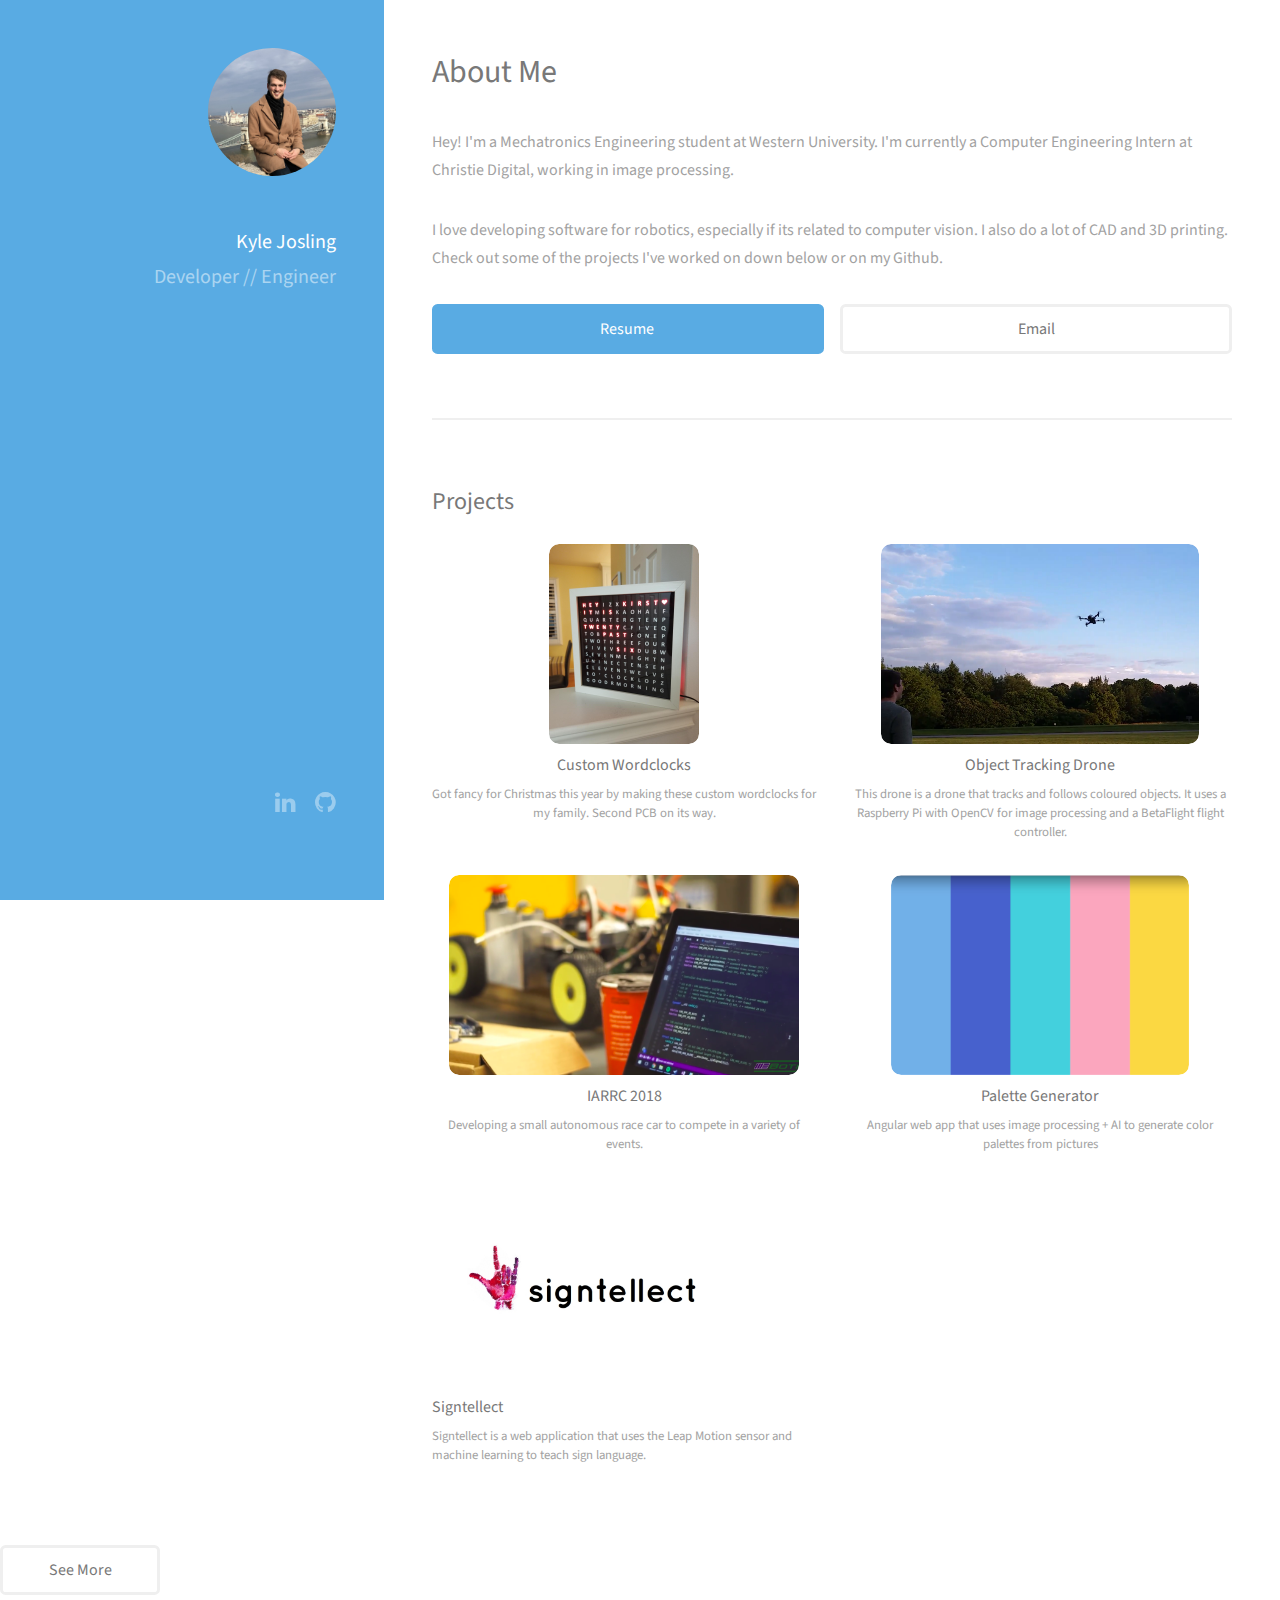
==== index.html @ 2cdf76b8 "Update" ====
﻿<!DOCTYPE HTML>
<html>
	<head>
		<title>Kyle Josling</title>
		<meta charset="utf-8" />
		<meta name="viewport" content="width=device-width, initial-scale=1" />
		<!--[if lte IE 8]><script src="assets/js/ie/html5shiv.js"></script><![endif]-->
		<link rel="stylesheet" href="assets/css/main.css" />
		<!--[if lte IE 8]><link rel="stylesheet" href="assets/css/ie8.css" /><![endif]-->
		<link rel="icon" href="favicon.ico?" type="x-icon">
	</head>
	<body id="top">
			<header id="header">
				<a href="index.html" class="image avatar"><img src="images/IMG_0350.jpg" alt="" /></a>
				<p>
				<h1>
				<strong>
					Kyle Josling
				</strong>
			</h1>
			<h1>
					Developer  //
					  Engineer
						<br>
				</h1>
			</p>
			</header>

			<div id="main">

					<section id="one">
						<header class="major">
							<h2>About Me</h2>
						</header>
						<p> Hey! I'm a Mechatronics Engineering student at Western University. I'm currently a Computer Engineering Intern at Christie Digital, working in image processing.</p>
						<p> I love developing software for robotics, especially if its related to computer vision. I also do a lot of CAD and 3D printing. Check out some of the projects I've worked on down below or on my Github.</p>
						<ul class="actions">
						</ul>
					</section>
					<ul class="actions fit">
						<li><a href="images/Resume.pdf" class="button special fit icon" target="_blank">Resume</a></li>
						<li><a href="mailto:kylejosling@gmail.com" class="button fit">Email</a></li>
					</ul>
				</hr>

				<section id="two">
						<h2>Projects</h2>

						<div class="row" align="center">
							<article class="6u 12u$(xsmall) work-item">
							<div class="img__overlay">
								<a href="wordclock.html">
									<img class="projectImg"src="images/IMG_2128.JPG">
									<div class="after">
										<div class="content">
											Custom Wordclock
										</div>
									</div>
								</a>
							</div>
								<h3>Custom Wordclocks</h3>
								<p>Got fancy for Christmas this year by making these custom wordclocks for my family. Second PCB on its way.</p>
							</article>


							<article class="6u$ 12u$(xsmall) work-item">
							<div class="img__overlay">
								<a href="drone.html">
									<img class="projectImg"src="images/flyingdrone2.png">
									<div class="after">
										<div class="content">
											Object Tracking Drone
										</div>
									</div>
								</a>
							</div>
								<h3>Object Tracking Drone</h3>
								<p>This drone is a drone that tracks and follows coloured objects. It uses a Raspberry Pi with OpenCV for image processing and a BetaFlight flight controller. </p>
							</article>

						</div>

						<div class="row" align="center">
							<article class="6u 12u$(xsmall) work-item">
								<div class="img__overlay">
								<a href="iarrc.html">
								<img class="projectImg" src="images/projectCAR.png">
								<div class="after">
									<div class="content">
                                        IARRC 2018
									</div>
								</div>
							</a>
						</div>
								<h3>IARRC 2018</h3>
								<p>Developing a small autonomous race car to compete in a variety of events.</p>
							</article>


							<article class="6u 12u$(xsmall) work-item">
								<div class="img__overlay">
								<a href="https://palette-generator-96fb8.firebaseapp.com/">
								<img class="projectImg" src="images/Palette2.png">
								<div class="after">
									<div class="content">
										Palette Generator
									</div>
								</div>
							</a>
						</div>
								<h3>Palette Generator</h3>
								<p>Angular web app that uses image processing + AI to generate color palettes from pictures</p>
							</article>

						</div>


							<article class="6u$ 12u$(xsmall) work-item">
							<div class="img__overlay">
								<a href="https://github.com/KyleJosling/Signtellect">
									<img class="projectImg"src="images/Logo.jpg">
									<div class="after">
										<div class="content">
										</div>
									</div>
								</a>
							</div>
								<h3>Signtellect</h3>
								<p> Signtellect is a web application that uses the Leap Motion sensor and machine learning to teach sign language.</p>
							</article>
						</div>
						<ul class="actions">
							<li><a href="https://github.com/KyleJosling?tab=repositories" class="button">See More</a></li>
						</ul>
					</section>
				</div>
			<!-- Footer -->
			<footer id="footer">
				<ul class="icons">
					<li><a href="https://www.linkedin.com/in/kylejosling/" class="icon fa-linkedin" target="_blank"><span class="label">LinkedIn</span></a></li>
					<li><a href="https://github.com/KyleJosling" class="icon fa-github" target="_blank"><span class="label">Github</span></a></li>
				</ul>
			</footer>

			<!-- Scripts -->
			<script src="assets/js/jquery.min.js"></script>
			<script src="assets/js/jquery.poptrox.min.js"></script>
			<script src="assets/js/skel.min.js"></script>
			<script src="assets/js/util.js"></script>
			<script src="assets/js/main.js"></script>

	</body>
</html>
---- assets/css/main.css ----
@import url("font-awesome.min.css");
@import url("http://fonts.googleapis.com/css?family=Source+Sans+Pro:400,400italic");


/*Some more stuff*/

.projectPageImage{

	/*max-height:400px;*/
	width:30%;
	border-radius:5px;
	image-orientation: from-image;

}
.projectOverlayImage{

	width:100%;
	border-radius:5px;
}
.anotherPageImage{
	height:400px;
	border-radius:5px;
}
.rotateImg {
    -webkit-transform: rotate(90deg);
    -moz-transform: rotate(90deg);
    -o-transform: rotate(90deg);
    -ms-transform: rotate(90deg);
    transform: rotate(90deg);
}
.projectImg {
	height:200px;
	width:auto;
  justify-content: center;
  overflow: hidden;
  position: relative;
	border-radius:10px;
}

.img__overlay {
	display:inline-block;
	border-radius:10px;
	position: relative;
	width: auto;
	height: 200px;
	overflow:hidden;
	justify-content: center;
}
.img__overlay:hover .after {
	position: absolute;
	top:0;
	left:0;
	width: 100%;
	height: 100%;
	color: #FFF;
	display:inline-block;
	transition: background-color 0.25s;
	background-color:rgba(92,197,239,0.4);

}

.img__overlay .after .content{
	position:relative;
	top:85px;
}

	html, body, div, span, applet, object, iframe, h1, h2, h3, h4, h5, h6, p, blockquote, pre, a, abbr, acronym, address, big, cite, code, del, dfn, em, img, ins, kbd, q, s, samp, small, strike, strong, sub, sup, tt, var, b, u, i, center, dl, dt, dd, ol, ul, li, fieldset, form, label, legend, table, caption, tbody, tfoot, thead, tr, th, td, article, aside, canvas, details, embed, figure, figcaption, footer, header, hgroup, menu, nav, output, ruby, section, summary, time, mark, audio, video {
		margin: 0;
		padding: 0;
		border: 0;
		font-size: 100%;
		font: inherit;
		vertical-align: baseline;
	}

	article, aside, details, figcaption, figure, footer, header, hgroup, menu, nav, section {
		display: block;
	}

	body {
		line-height: 1;
	}

	ol, ul {
		list-style: none;
	}

	blockquote, q {
		quotes: none;
	}

	blockquote:before, blockquote:after, q:before, q:after {
		content: '';
		content: none;
	}

	table {
		border-collapse: collapse;
		border-spacing: 0;
	}

	body {
		-webkit-text-size-adjust: none;
	}

/* Box Model */

	*, *:before, *:after {
		-moz-box-sizing: border-box;
		-webkit-box-sizing: border-box;
		box-sizing: border-box;
	}

/* Containers */

	.container {
		margin-left: auto;
		margin-right: auto;
	}

	.container.\31 25\25 {
		width: 100%;
		max-width: 1200px;
		min-width: 960px;
	}

	.container.\37 5\25 {
		width: 720px;
	}

	.container.\35 0\25 {
		width: 480px;
	}

	.container.\32 5\25 {
		width: 240px;
	}

	.container {
		width: 960px;
	}

	@media screen and (max-width: 1800px) {

		.container.\31 25\25 {
			width: 100%;
			max-width: 1200px;
			min-width: 960px;
		}

		.container.\37 5\25 {
			width: 720px;
		}

		.container.\35 0\25 {
			width: 480px;
		}

		.container.\32 5\25 {
			width: 240px;
		}

		.container {
			width: 960px;
		}

	}

	@media screen and (max-width: 1280px) {

		.container.\31 25\25 {
			width: 100%;
			max-width: 1200px;
			min-width: 960px;
		}

		.container.\37 5\25 {
			width: 720px;
		}

		.container.\35 0\25 {
			width: 480px;
		}

		.container.\32 5\25 {
			width: 240px;
		}

		.container {
			width: 960px;
		}

	}

	@media screen and (max-width: 980px) {

		.container.\31 25\25 {
			width: 100%;
			max-width: 1200px;
			min-width: 960px;
		}

		.container.\37 5\25 {
			width: 720px;
		}

		.container.\35 0\25 {
			width: 480px;
		}

		.container.\32 5\25 {
			width: 240px;
		}

		.container {
			width: 960px;
		}

	}

	@media screen and (max-width: 736px) {

		.container.\31 25\25 {
			width: 100%;
			max-width: 1200px;
			min-width: 960px;
		}

		.container.\37 5\25 {
			width: 720px;
		}

		.container.\35 0\25 {
			width: 480px;
		}

		.container.\32 5\25 {
			width: 240px;
		}

		.container {
			width: 960px;
		}

	}

	@media screen and (max-width: 480px) {

		.container.\31 25\25 {
			width: 100%;
			max-width: 1200px;
			min-width: 960px;
		}

		.container.\37 5\25 {
			width: 720px;
		}

		.container.\35 0\25 {
			width: 480px;
		}

		.container.\32 5\25 {
			width: 240px;
		}

		.container {
			width: 960px;
		}

	}

/* Grid */

	.row {
		border-bottom: solid 1px transparent;
		-moz-box-sizing: border-box;
		-webkit-box-sizing: border-box;
		box-sizing: border-box;
	}

	.row > * {
		float: left;
		-moz-box-sizing: border-box;
		-webkit-box-sizing: border-box;
		box-sizing: border-box;
	}

	.row:after, .row:before {
		content: '';
		display: block;
		clear: both;
		height: 0;
	}

	.row.uniform > * > :first-child {
		margin-top: 0;
	}

	.row.uniform > * > :last-child {
		margin-bottom: 0;
	}

	.row.\30 \25 > * {
		padding: 0 0 0 0em;
	}

	.row.\30 \25 {
		margin: 0 0 -1px 0em;
	}

	.row.uniform.\30 \25 > * {
		padding: 0em 0 0 0em;
	}

	.row.uniform.\30 \25 {
		margin: 0em 0 -1px 0em;
	}

	.row > * {
		padding: 0 0 0 2.5em;
	}

	.row {
		margin: 0 0 -1px -2.5em;
	}

	.row.uniform > * {
		padding: 2.5em 0 0 2.5em;
	}

	.row.uniform {
		margin: -2.5em 0 -1px -2.5em;
	}

	.row.\32 00\25 > * {
		padding: 0 0 0 5em;
	}

	.row.\32 00\25 {
		margin: 0 0 -1px -5em;
	}

	.row.uniform.\32 00\25 > * {
		padding: 5em 0 0 5em;
	}

	.row.uniform.\32 00\25 {
		margin: -5em 0 -1px -5em;
	}

	.row.\31 50\25 > * {
		padding: 0 0 0 3.75em;
	}

	.row.\31 50\25 {
		margin: 0 0 -1px -3.75em;
	}

	.row.uniform.\31 50\25 > * {
		padding: 3.75em 0 0 3.75em;
	}

	.row.uniform.\31 50\25 {
		margin: -3.75em 0 -1px -3.75em;
	}

	.row.\35 0\25 > * {
		padding: 0 0 0 1.25em;
	}

	.row.\35 0\25 {
		margin: 0 0 -1px -1.25em;
	}

	.row.uniform.\35 0\25 > * {
		padding: 1.25em 0 0 1.25em;
	}

	.row.uniform.\35 0\25 {
		margin: -1.25em 0 -1px -1.25em;
	}

	.row.\32 5\25 > * {
		padding: 0 0 0 0.625em;
	}

	.row.\32 5\25 {
		margin: 0 0 -1px -0.625em;
	}

	.row.uniform.\32 5\25 > * {
		padding: 0.625em 0 0 0.625em;
	}

	.row.uniform.\32 5\25 {
		margin: -0.625em 0 -1px -0.625em;
	}

	.\31 2u, .\31 2u\24 {
		width: 100%;
		clear: none;
		margin-left: 0;
	}

	.\31 1u, .\31 1u\24 {
		width: 91.6666666667%;
		clear: none;
		margin-left: 0;
	}

	.\31 0u, .\31 0u\24 {
		width: 83.3333333333%;
		clear: none;
		margin-left: 0;
	}

	.\39 u, .\39 u\24 {
		width: 75%;
		clear: none;
		margin-left: 0;
	}

	.\38 u, .\38 u\24 {
		width: 66.6666666667%;
		clear: none;
		margin-left: 0;
	}

	.\37 u, .\37 u\24 {
		width: 58.3333333333%;
		clear: none;
		margin-left: 0;
	}

	.\36 u, .\36 u\24 {
		width: 50%;
		clear: none;
		margin-left: 0;
	}

	.\35 u, .\35 u\24 {
		width: 41.6666666667%;
		clear: none;
		margin-left: 0;
	}

	.\34 u, .\34 u\24 {
		width: 33.3333333333%;
		clear: none;
		margin-left: 0;
	}

	.\33 u, .\33 u\24 {
		width: 25%;
		clear: none;
		margin-left: 0;
	}

	.\32 u, .\32 u\24 {
		width: 16.6666666667%;
		clear: none;
		margin-left: 0;
	}

	.\31 u, .\31 u\24 {
		width: 8.3333333333%;
		clear: none;
		margin-left: 0;
	}

	.\31 2u\24 + *,
	.\31 1u\24 + *,
	.\31 0u\24 + *,
	.\39 u\24 + *,
	.\38 u\24 + *,
	.\37 u\24 + *,
	.\36 u\24 + *,
	.\35 u\24 + *,
	.\34 u\24 + *,
	.\33 u\24 + *,
	.\32 u\24 + *,
	.\31 u\24 + * {
		clear: left;
	}

	.\-11u {
		margin-left: 91.66667%;
	}

	.\-10u {
		margin-left: 83.33333%;
	}

	.\-9u {
		margin-left: 75%;
	}

	.\-8u {
		margin-left: 66.66667%;
	}

	.\-7u {
		margin-left: 58.33333%;
	}

	.\-6u {
		margin-left: 50%;
	}

	.\-5u {
		margin-left: 41.66667%;
	}

	.\-4u {
		margin-left: 33.33333%;
	}

	.\-3u {
		margin-left: 25%;
	}

	.\-2u {
		margin-left: 16.66667%;
	}

	.\-1u {
		margin-left: 8.33333%;
	}

	@media screen and (max-width: 1800px) {

		.row > * {
			padding: 0 0 0 2.5em;
		}

		.row {
			margin: 0 0 -1px -2.5em;
		}

		.row.uniform > * {
			padding: 2.5em 0 0 2.5em;
		}

		.row.uniform {
			margin: -2.5em 0 -1px -2.5em;
		}

		.row.\32 00\25 > * {
			padding: 0 0 0 5em;
		}

		.row.\32 00\25 {
			margin: 0 0 -1px -5em;
		}

		.row.uniform.\32 00\25 > * {
			padding: 5em 0 0 5em;
		}

		.row.uniform.\32 00\25 {
			margin: -5em 0 -1px -5em;
		}

		.row.\31 50\25 > * {
			padding: 0 0 0 3.75em;
		}

		.row.\31 50\25 {
			margin: 0 0 -1px -3.75em;
		}

		.row.uniform.\31 50\25 > * {
			padding: 3.75em 0 0 3.75em;
		}

		.row.uniform.\31 50\25 {
			margin: -3.75em 0 -1px -3.75em;
		}

		.row.\35 0\25 > * {
			padding: 0 0 0 1.25em;
		}

		.row.\35 0\25 {
			margin: 0 0 -1px -1.25em;
		}

		.row.uniform.\35 0\25 > * {
			padding: 1.25em 0 0 1.25em;
		}

		.row.uniform.\35 0\25 {
			margin: -1.25em 0 -1px -1.25em;
		}

		.row.\32 5\25 > * {
			padding: 0 0 0 0.625em;
		}

		.row.\32 5\25 {
			margin: 0 0 -1px -0.625em;
		}

		.row.uniform.\32 5\25 > * {
			padding: 0.625em 0 0 0.625em;
		}

		.row.uniform.\32 5\25 {
			margin: -0.625em 0 -1px -0.625em;
		}

		.\31 2u\28xlarge\29, .\31 2u\24\28xlarge\29 {
			width: 100%;
			clear: none;
			margin-left: 0;
		}

		.\31 1u\28xlarge\29, .\31 1u\24\28xlarge\29 {
			width: 91.6666666667%;
			clear: none;
			margin-left: 0;
		}

		.\31 0u\28xlarge\29, .\31 0u\24\28xlarge\29 {
			width: 83.3333333333%;
			clear: none;
			margin-left: 0;
		}

		.\39 u\28xlarge\29, .\39 u\24\28xlarge\29 {
			width: 75%;
			clear: none;
			margin-left: 0;
		}

		.\38 u\28xlarge\29, .\38 u\24\28xlarge\29 {
			width: 66.6666666667%;
			clear: none;
			margin-left: 0;
		}

		.\37 u\28xlarge\29, .\37 u\24\28xlarge\29 {
			width: 58.3333333333%;
			clear: none;
			margin-left: 0;
		}

		.\36 u\28xlarge\29, .\36 u\24\28xlarge\29 {
			width: 50%;
			clear: none;
			margin-left: 0;
		}

		.\35 u\28xlarge\29, .\35 u\24\28xlarge\29 {
			width: 41.6666666667%;
			clear: none;
			margin-left: 0;
		}

		.\34 u\28xlarge\29, .\34 u\24\28xlarge\29 {
			width: 33.3333333333%;
			clear: none;
			margin-left: 0;
		}

		.\33 u\28xlarge\29, .\33 u\24\28xlarge\29 {
			width: 25%;
			clear: none;
			margin-left: 0;
		}

		.\32 u\28xlarge\29, .\32 u\24\28xlarge\29 {
			width: 16.6666666667%;
			clear: none;
			margin-left: 0;
		}

		.\31 u\28xlarge\29, .\31 u\24\28xlarge\29 {
			width: 8.3333333333%;
			clear: none;
			margin-left: 0;
		}

		.\31 2u\24\28xlarge\29 + *,
		.\31 1u\24\28xlarge\29 + *,
		.\31 0u\24\28xlarge\29 + *,
		.\39 u\24\28xlarge\29 + *,
		.\38 u\24\28xlarge\29 + *,
		.\37 u\24\28xlarge\29 + *,
		.\36 u\24\28xlarge\29 + *,
		.\35 u\24\28xlarge\29 + *,
		.\34 u\24\28xlarge\29 + *,
		.\33 u\24\28xlarge\29 + *,
		.\32 u\24\28xlarge\29 + *,
		.\31 u\24\28xlarge\29 + * {
			clear: left;
		}

		.\-11u\28xlarge\29 {
			margin-left: 91.66667%;
		}

		.\-10u\28xlarge\29 {
			margin-left: 83.33333%;
		}

		.\-9u\28xlarge\29 {
			margin-left: 75%;
		}

		.\-8u\28xlarge\29 {
			margin-left: 66.66667%;
		}

		.\-7u\28xlarge\29 {
			margin-left: 58.33333%;
		}

		.\-6u\28xlarge\29 {
			margin-left: 50%;
		}

		.\-5u\28xlarge\29 {
			margin-left: 41.66667%;
		}

		.\-4u\28xlarge\29 {
			margin-left: 33.33333%;
		}

		.\-3u\28xlarge\29 {
			margin-left: 25%;
		}

		.\-2u\28xlarge\29 {
			margin-left: 16.66667%;
		}

		.\-1u\28xlarge\29 {
			margin-left: 8.33333%;
		}

	}

	@media screen and (max-width: 1280px) {

		.row > * {
			padding: 0 0 0 2em;
		}

		.row {
			margin: 0 0 -1px -2em;
		}

		.row.uniform > * {
			padding: 2em 0 0 2em;
		}

		.row.uniform {
			margin: -2em 0 -1px -2em;
		}

		.row.\32 00\25 > * {
			padding: 0 0 0 4em;
		}

		.row.\32 00\25 {
			margin: 0 0 -1px -4em;
		}

		.row.uniform.\32 00\25 > * {
			padding: 4em 0 0 4em;
		}

		.row.uniform.\32 00\25 {
			margin: -4em 0 -1px -4em;
		}

		.row.\31 50\25 > * {
			padding: 0 0 0 3em;
		}

		.row.\31 50\25 {
			margin: 0 0 -1px -3em;
		}

		.row.uniform.\31 50\25 > * {
			padding: 3em 0 0 3em;
		}

		.row.uniform.\31 50\25 {
			margin: -3em 0 -1px -3em;
		}

		.row.\35 0\25 > * {
			padding: 0 0 0 1em;
		}

		.row.\35 0\25 {
			margin: 0 0 -1px -1em;
		}

		.row.uniform.\35 0\25 > * {
			padding: 1em 0 0 1em;
		}

		.row.uniform.\35 0\25 {
			margin: -1em 0 -1px -1em;
		}

		.row.\32 5\25 > * {
			padding: 0 0 0 0.5em;
		}

		.row.\32 5\25 {
			margin: 0 0 -1px -0.5em;
		}

		.row.uniform.\32 5\25 > * {
			padding: 0.5em 0 0 0.5em;
		}

		.row.uniform.\32 5\25 {
			margin: -0.5em 0 -1px -0.5em;
		}

		.\31 2u\28large\29, .\31 2u\24\28large\29 {
			width: 100%;
			clear: none;
			margin-left: 0;
		}

		.\31 1u\28large\29, .\31 1u\24\28large\29 {
			width: 91.6666666667%;
			clear: none;
			margin-left: 0;
		}

		.\31 0u\28large\29, .\31 0u\24\28large\29 {
			width: 83.3333333333%;
			clear: none;
			margin-left: 0;
		}

		.\39 u\28large\29, .\39 u\24\28large\29 {
			width: 75%;
			clear: none;
			margin-left: 0;
		}

		.\38 u\28large\29, .\38 u\24\28large\29 {
			width: 66.6666666667%;
			clear: none;
			margin-left: 0;
		}

		.\37 u\28large\29, .\37 u\24\28large\29 {
			width: 58.3333333333%;
			clear: none;
			margin-left: 0;
		}

		.\36 u\28large\29, .\36 u\24\28large\29 {
			width: 50%;
			clear: none;
			margin-left: 0;
		}

		.\35 u\28large\29, .\35 u\24\28large\29 {
			width: 41.6666666667%;
			clear: none;
			margin-left: 0;
		}

		.\34 u\28large\29, .\34 u\24\28large\29 {
			width: 33.3333333333%;
			clear: none;
			margin-left: 0;
		}

		.\33 u\28large\29, .\33 u\24\28large\29 {
			width: 25%;
			clear: none;
			margin-left: 0;
		}

		.\32 u\28large\29, .\32 u\24\28large\29 {
			width: 16.6666666667%;
			clear: none;
			margin-left: 0;
		}

		.\31 u\28large\29, .\31 u\24\28large\29 {
			width: 8.3333333333%;
			clear: none;
			margin-left: 0;
		}

		.\31 2u\24\28large\29 + *,
		.\31 1u\24\28large\29 + *,
		.\31 0u\24\28large\29 + *,
		.\39 u\24\28large\29 + *,
		.\38 u\24\28large\29 + *,
		.\37 u\24\28large\29 + *,
		.\36 u\24\28large\29 + *,
		.\35 u\24\28large\29 + *,
		.\34 u\24\28large\29 + *,
		.\33 u\24\28large\29 + *,
		.\32 u\24\28large\29 + *,
		.\31 u\24\28large\29 + * {
			clear: left;
		}

		.\-11u\28large\29 {
			margin-left: 91.66667%;
		}

		.\-10u\28large\29 {
			margin-left: 83.33333%;
		}

		.\-9u\28large\29 {
			margin-left: 75%;
		}

		.\-8u\28large\29 {
			margin-left: 66.66667%;
		}

		.\-7u\28large\29 {
			margin-left: 58.33333%;
		}

		.\-6u\28large\29 {
			margin-left: 50%;
		}

		.\-5u\28large\29 {
			margin-left: 41.66667%;
		}

		.\-4u\28large\29 {
			margin-left: 33.33333%;
		}

		.\-3u\28large\29 {
			margin-left: 25%;
		}

		.\-2u\28large\29 {
			margin-left: 16.66667%;
		}

		.\-1u\28large\29 {
			margin-left: 8.33333%;
		}

	}

	@media screen and (max-width: 980px) {

		.row > * {
			padding: 0 0 0 2em;
		}

		.row {
			margin: 0 0 -1px -2em;
		}

		.row.uniform > * {
			padding: 2em 0 0 2em;
		}

		.row.uniform {
			margin: -2em 0 -1px -2em;
		}

		.row.\32 00\25 > * {
			padding: 0 0 0 4em;
		}

		.row.\32 00\25 {
			margin: 0 0 -1px -4em;
		}

		.row.uniform.\32 00\25 > * {
			padding: 4em 0 0 4em;
		}

		.row.uniform.\32 00\25 {
			margin: -4em 0 -1px -4em;
		}

		.row.\31 50\25 > * {
			padding: 0 0 0 3em;
		}

		.row.\31 50\25 {
			margin: 0 0 -1px -3em;
		}

		.row.uniform.\31 50\25 > * {
			padding: 3em 0 0 3em;
		}

		.row.uniform.\31 50\25 {
			margin: -3em 0 -1px -3em;
		}

		.row.\35 0\25 > * {
			padding: 0 0 0 1em;
		}

		.row.\35 0\25 {
			margin: 0 0 -1px -1em;
		}

		.row.uniform.\35 0\25 > * {
			padding: 1em 0 0 1em;
		}

		.row.uniform.\35 0\25 {
			margin: -1em 0 -1px -1em;
		}

		.row.\32 5\25 > * {
			padding: 0 0 0 0.5em;
		}

		.row.\32 5\25 {
			margin: 0 0 -1px -0.5em;
		}

		.row.uniform.\32 5\25 > * {
			padding: 0.5em 0 0 0.5em;
		}

		.row.uniform.\32 5\25 {
			margin: -0.5em 0 -1px -0.5em;
		}

		.\31 2u\28medium\29, .\31 2u\24\28medium\29 {
			width: 100%;
			clear: none;
			margin-left: 0;
		}

		.\31 1u\28medium\29, .\31 1u\24\28medium\29 {
			width: 91.6666666667%;
			clear: none;
			margin-left: 0;
		}

		.\31 0u\28medium\29, .\31 0u\24\28medium\29 {
			width: 83.3333333333%;
			clear: none;
			margin-left: 0;
		}

		.\39 u\28medium\29, .\39 u\24\28medium\29 {
			width: 75%;
			clear: none;
			margin-left: 0;
		}

		.\38 u\28medium\29, .\38 u\24\28medium\29 {
			width: 66.6666666667%;
			clear: none;
			margin-left: 0;
		}

		.\37 u\28medium\29, .\37 u\24\28medium\29 {
			width: 58.3333333333%;
			clear: none;
			margin-left: 0;
		}

		.\36 u\28medium\29, .\36 u\24\28medium\29 {
			width: 50%;
			clear: none;
			margin-left: 0;
		}

		.\35 u\28medium\29, .\35 u\24\28medium\29 {
			width: 41.6666666667%;
			clear: none;
			margin-left: 0;
		}

		.\34 u\28medium\29, .\34 u\24\28medium\29 {
			width: 33.3333333333%;
			clear: none;
			margin-left: 0;
		}

		.\33 u\28medium\29, .\33 u\24\28medium\29 {
			width: 25%;
			clear: none;
			margin-left: 0;
		}

		.\32 u\28medium\29, .\32 u\24\28medium\29 {
			width: 16.6666666667%;
			clear: none;
			margin-left: 0;
		}

		.\31 u\28medium\29, .\31 u\24\28medium\29 {
			width: 8.3333333333%;
			clear: none;
			margin-left: 0;
		}

		.\31 2u\24\28medium\29 + *,
		.\31 1u\24\28medium\29 + *,
		.\31 0u\24\28medium\29 + *,
		.\39 u\24\28medium\29 + *,
		.\38 u\24\28medium\29 + *,
		.\37 u\24\28medium\29 + *,
		.\36 u\24\28medium\29 + *,
		.\35 u\24\28medium\29 + *,
		.\34 u\24\28medium\29 + *,
		.\33 u\24\28medium\29 + *,
		.\32 u\24\28medium\29 + *,
		.\31 u\24\28medium\29 + * {
			clear: left;
		}

		.\-11u\28medium\29 {
			margin-left: 91.66667%;
		}

		.\-10u\28medium\29 {
			margin-left: 83.33333%;
		}

		.\-9u\28medium\29 {
			margin-left: 75%;
		}

		.\-8u\28medium\29 {
			margin-left: 66.66667%;
		}

		.\-7u\28medium\29 {
			margin-left: 58.33333%;
		}

		.\-6u\28medium\29 {
			margin-left: 50%;
		}

		.\-5u\28medium\29 {
			margin-left: 41.66667%;
		}

		.\-4u\28medium\29 {
			margin-left: 33.33333%;
		}

		.\-3u\28medium\29 {
			margin-left: 25%;
		}

		.\-2u\28medium\29 {
			margin-left: 16.66667%;
		}

		.\-1u\28medium\29 {
			margin-left: 8.33333%;
		}

	}

	@media screen and (max-width: 736px) {

		.row > * {
			padding: 0 0 0 1.5em;
		}

		.row {
			margin: 0 0 -1px -1.5em;
		}

		.row.uniform > * {
			padding: 1.5em 0 0 1.5em;
		}

		.row.uniform {
			margin: -1.5em 0 -1px -1.5em;
		}

		.row.\32 00\25 > * {
			padding: 0 0 0 3em;
		}

		.row.\32 00\25 {
			margin: 0 0 -1px -3em;
		}

		.row.uniform.\32 00\25 > * {
			padding: 3em 0 0 3em;
		}

		.row.uniform.\32 00\25 {
			margin: -3em 0 -1px -3em;
		}

		.row.\31 50\25 > * {
			padding: 0 0 0 2.25em;
		}

		.row.\31 50\25 {
			margin: 0 0 -1px -2.25em;
		}

		.row.uniform.\31 50\25 > * {
			padding: 2.25em 0 0 2.25em;
		}

		.row.uniform.\31 50\25 {
			margin: -2.25em 0 -1px -2.25em;
		}

		.row.\35 0\25 > * {
			padding: 0 0 0 0.75em;
		}

		.row.\35 0\25 {
			margin: 0 0 -1px -0.75em;
		}

		.row.uniform.\35 0\25 > * {
			padding: 0.75em 0 0 0.75em;
		}

		.row.uniform.\35 0\25 {
			margin: -0.75em 0 -1px -0.75em;
		}

		.row.\32 5\25 > * {
			padding: 0 0 0 0.375em;
		}

		.row.\32 5\25 {
			margin: 0 0 -1px -0.375em;
		}

		.row.uniform.\32 5\25 > * {
			padding: 0.375em 0 0 0.375em;
		}

		.row.uniform.\32 5\25 {
			margin: -0.375em 0 -1px -0.375em;
		}

		.\31 2u\28small\29, .\31 2u\24\28small\29 {
			width: 100%;
			clear: none;
			margin-left: 0;
		}

		.\31 1u\28small\29, .\31 1u\24\28small\29 {
			width: 91.6666666667%;
			clear: none;
			margin-left: 0;
		}

		.\31 0u\28small\29, .\31 0u\24\28small\29 {
			width: 83.3333333333%;
			clear: none;
			margin-left: 0;
		}

		.\39 u\28small\29, .\39 u\24\28small\29 {
			width: 75%;
			clear: none;
			margin-left: 0;
		}

		.\38 u\28small\29, .\38 u\24\28small\29 {
			width: 66.6666666667%;
			clear: none;
			margin-left: 0;
		}

		.\37 u\28small\29, .\37 u\24\28small\29 {
			width: 58.3333333333%;
			clear: none;
			margin-left: 0;
		}

		.\36 u\28small\29, .\36 u\24\28small\29 {
			width: 50%;
			clear: none;
			margin-left: 0;
		}

		.\35 u\28small\29, .\35 u\24\28small\29 {
			width: 41.6666666667%;
			clear: none;
			margin-left: 0;
		}

		.\34 u\28small\29, .\34 u\24\28small\29 {
			width: 33.3333333333%;
			clear: none;
			margin-left: 0;
		}

		.\33 u\28small\29, .\33 u\24\28small\29 {
			width: 25%;
			clear: none;
			margin-left: 0;
		}

		.\32 u\28small\29, .\32 u\24\28small\29 {
			width: 16.6666666667%;
			clear: none;
			margin-left: 0;
		}

		.\31 u\28small\29, .\31 u\24\28small\29 {
			width: 8.3333333333%;
			clear: none;
			margin-left: 0;
		}

		.\31 2u\24\28small\29 + *,
		.\31 1u\24\28small\29 + *,
		.\31 0u\24\28small\29 + *,
		.\39 u\24\28small\29 + *,
		.\38 u\24\28small\29 + *,
		.\37 u\24\28small\29 + *,
		.\36 u\24\28small\29 + *,
		.\35 u\24\28small\29 + *,
		.\34 u\24\28small\29 + *,
		.\33 u\24\28small\29 + *,
		.\32 u\24\28small\29 + *,
		.\31 u\24\28small\29 + * {
			clear: left;
		}

		.\-11u\28small\29 {
			margin-left: 91.66667%;
		}

		.\-10u\28small\29 {
			margin-left: 83.33333%;
		}

		.\-9u\28small\29 {
			margin-left: 75%;
		}

		.\-8u\28small\29 {
			margin-left: 66.66667%;
		}

		.\-7u\28small\29 {
			margin-left: 58.33333%;
		}

		.\-6u\28small\29 {
			margin-left: 50%;
		}

		.\-5u\28small\29 {
			margin-left: 41.66667%;
		}

		.\-4u\28small\29 {
			margin-left: 33.33333%;
		}

		.\-3u\28small\29 {
			margin-left: 25%;
		}

		.\-2u\28small\29 {
			margin-left: 16.66667%;
		}

		.\-1u\28small\29 {
			margin-left: 8.33333%;
		}

	}

	@media screen and (max-width: 480px) {

		.row > * {
			padding: 0 0 0 1.5em;
		}

		.row {
			margin: 0 0 -1px -1.5em;
		}

		.row.uniform > * {
			padding: 1.5em 0 0 1.5em;
		}

		.row.uniform {
			margin: -1.5em 0 -1px -1.5em;
		}

		.row.\32 00\25 > * {
			padding: 0 0 0 3em;
		}

		.row.\32 00\25 {
			margin: 0 0 -1px -3em;
		}

		.row.uniform.\32 00\25 > * {
			padding: 3em 0 0 3em;
		}

		.row.uniform.\32 00\25 {
			margin: -3em 0 -1px -3em;
		}

		.row.\31 50\25 > * {
			padding: 0 0 0 2.25em;
		}

		.row.\31 50\25 {
			margin: 0 0 -1px -2.25em;
		}

		.row.uniform.\31 50\25 > * {
			padding: 2.25em 0 0 2.25em;
		}

		.row.uniform.\31 50\25 {
			margin: -2.25em 0 -1px -2.25em;
		}

		.row.\35 0\25 > * {
			padding: 0 0 0 0.75em;
		}

		.row.\35 0\25 {
			margin: 0 0 -1px -0.75em;
		}

		.row.uniform.\35 0\25 > * {
			padding: 0.75em 0 0 0.75em;
		}

		.row.uniform.\35 0\25 {
			margin: -0.75em 0 -1px -0.75em;
		}

		.row.\32 5\25 > * {
			padding: 0 0 0 0.375em;
		}

		.row.\32 5\25 {
			margin: 0 0 -1px -0.375em;
		}

		.row.uniform.\32 5\25 > * {
			padding: 0.375em 0 0 0.375em;
		}

		.row.uniform.\32 5\25 {
			margin: -0.375em 0 -1px -0.375em;
		}

		.\31 2u\28xsmall\29, .\31 2u\24\28xsmall\29 {
			width: 100%;
			clear: none;
			margin-left: 0;
		}

		.\31 1u\28xsmall\29, .\31 1u\24\28xsmall\29 {
			width: 91.6666666667%;
			clear: none;
			margin-left: 0;
		}

		.\31 0u\28xsmall\29, .\31 0u\24\28xsmall\29 {
			width: 83.3333333333%;
			clear: none;
			margin-left: 0;
		}

		.\39 u\28xsmall\29, .\39 u\24\28xsmall\29 {
			width: 75%;
			clear: none;
			margin-left: 0;
		}

		.\38 u\28xsmall\29, .\38 u\24\28xsmall\29 {
			width: 66.6666666667%;
			clear: none;
			margin-left: 0;
		}

		.\37 u\28xsmall\29, .\37 u\24\28xsmall\29 {
			width: 58.3333333333%;
			clear: none;
			margin-left: 0;
		}

		.\36 u\28xsmall\29, .\36 u\24\28xsmall\29 {
			width: 50%;
			clear: none;
			margin-left: 0;
		}

		.\35 u\28xsmall\29, .\35 u\24\28xsmall\29 {
			width: 41.6666666667%;
			clear: none;
			margin-left: 0;
		}

		.\34 u\28xsmall\29, .\34 u\24\28xsmall\29 {
			width: 33.3333333333%;
			clear: none;
			margin-left: 0;
		}

		.\33 u\28xsmall\29, .\33 u\24\28xsmall\29 {
			width: 25%;
			clear: none;
			margin-left: 0;
		}

		.\32 u\28xsmall\29, .\32 u\24\28xsmall\29 {
			width: 16.6666666667%;
			clear: none;
			margin-left: 0;
		}

		.\31 u\28xsmall\29, .\31 u\24\28xsmall\29 {
			width: 8.3333333333%;
			clear: none;
			margin-left: 0;
		}

		.\31 2u\24\28xsmall\29 + *,
		.\31 1u\24\28xsmall\29 + *,
		.\31 0u\24\28xsmall\29 + *,
		.\39 u\24\28xsmall\29 + *,
		.\38 u\24\28xsmall\29 + *,
		.\37 u\24\28xsmall\29 + *,
		.\36 u\24\28xsmall\29 + *,
		.\35 u\24\28xsmall\29 + *,
		.\34 u\24\28xsmall\29 + *,
		.\33 u\24\28xsmall\29 + *,
		.\32 u\24\28xsmall\29 + *,
		.\31 u\24\28xsmall\29 + * {
			clear: left;
		}

		.\-11u\28xsmall\29 {
			margin-left: 91.66667%;
		}

		.\-10u\28xsmall\29 {
			margin-left: 83.33333%;
		}

		.\-9u\28xsmall\29 {
			margin-left: 75%;
		}

		.\-8u\28xsmall\29 {
			margin-left: 66.66667%;
		}

		.\-7u\28xsmall\29 {
			margin-left: 58.33333%;
		}

		.\-6u\28xsmall\29 {
			margin-left: 50%;
		}

		.\-5u\28xsmall\29 {
			margin-left: 41.66667%;
		}

		.\-4u\28xsmall\29 {
			margin-left: 33.33333%;
		}

		.\-3u\28xsmall\29 {
			margin-left: 25%;
		}

		.\-2u\28xsmall\29 {
			margin-left: 16.66667%;
		}

		.\-1u\28xsmall\29 {
			margin-left: 8.33333%;
		}

	}

/* Basic */

	body {
		background: #fff;
	}

		body.is-loading *, body.is-loading *:before, body.is-loading *:after {
			-moz-animation: none !important;
			-webkit-animation: none !important;
			-ms-animation: none !important;
			animation: none !important;
			-moz-transition: none !important;
			-webkit-transition: none !important;
			-ms-transition: none !important;
			transition: none !important;
		}

	body, input, select, textarea {
		color: #a2a2a2;
		font-family: "Source Sans Pro", Helvetica, sans-serif;
		font-size: 16pt;
		font-weight: 400;
		line-height: 1.75em;
	}

	a {
		-moz-transition: color 0.2s ease-in-out, border-color 0.2s ease-in-out;
		-webkit-transition: color 0.2s ease-in-out, border-color 0.2s ease-in-out;
		-ms-transition: color 0.2s ease-in-out, border-color 0.2s ease-in-out;
		transition: color 0.2s ease-in-out, border-color 0.2s ease-in-out;
		border-bottom: dotted 1px;
		color: #59ABE3;
		text-decoration: none;
	}

		a:hover {
			border-bottom-color: transparent;
			color: #59ABE3 !important;
			text-decoration: none;
		}

	strong, b {
		color: #787878;
		font-weight: 400;
	}

	em, i {
		font-style: italic;
	}

	p {
		margin: 0 0 2em 0;
	}

	h1, h2, h3, h4, h5, h6 {
		color: #787878;
		font-weight: 400;
		line-height: 1em;
		margin: 0 0 1em 0;
	}

		h1 a, h2 a, h3 a, h4 a, h5 a, h6 a {
			color: inherit;
			text-decoration: none;
		}

	h1 {
		font-size: 2em;
		line-height: 1.5em;
	}

	h2 {
		font-size: 1.5em;
		line-height: 1.5em;
	}

	h3 {
		font-size: 1.25em;
		line-height: 1.5em;
	}

	h4 {
		font-size: 1.1em;
		line-height: 1.5em;
	}

	h5 {
		font-size: 0.9em;
		line-height: 1.5em;
	}

	h6 {
		font-size: 0.7em;
		line-height: 1.5em;
	}

	sub {
		font-size: 0.8em;
		position: relative;
		top: 0.5em;
	}

	sup {
		font-size: 0.8em;
		position: relative;
		top: -0.5em;
	}

	hr {
		border: 0;
		border-bottom: solid 2px #efefef;
		margin: 2em 0;
	}

		hr.major {
			margin: 3em 0;
		}

	blockquote {
		border-left: solid 6px #efefef;
		font-style: italic;
		margin: 0 0 2em 0;
		padding: 0.5em 0 0.5em 1.5em;
	}

	code {
		background: #f7f7f7;
		border-radius: 0.35em;
		border: solid 2px #efefef;
		font-family: "Courier New", monospace;
		font-size: 0.9em;
		margin: 0 0.25em;
		padding: 0.25em 0.65em;
	}

	pre {
		-webkit-overflow-scrolling: touch;
		font-family: "Courier New", monospace;
		font-size: 0.9em;
		margin: 0 0 2em 0;
	}

		pre code {
			display: block;
			line-height: 1.75em;
			padding: 1em 1.5em;
			overflow-x: auto;
		}

	.align-left {
		text-align: left;
	}

	.align-center {
		text-align: center;
	}

	.align-right {
		text-align: right;
	}

/* Section/Article */

	section.special, article.special {
		text-align: center;
	}

	header p {
		color: #b2b2b2;
		position: relative;
		margin: 0 0 1.5em 0;
	}

	header h2 + p {
		font-size: 1.25em;
		margin-top: -1em;
		line-height: 1.5em;
	}

	header h3 + p {
		font-size: 1.1em;
		margin-top: -0.8em;
		line-height: 1.5em;
	}

	header h4 + p,
	header h5 + p,
	header h6 + p {
		font-size: 0.9em;
		margin-top: -0.6em;
		line-height: 1.5em;
	}

	header.major h2 {
		font-size: 2em;
	}

/* Form */

	form {
		margin: 0 0 2em 0;
	}

	label {
		color: #787878;
		display: block;
		font-size: 0.9em;
		font-weight: 400;
		margin: 0 0 1em 0;
	}

	input[type="text"],
	input[type="password"],
	input[type="email"],
	select,
	textarea {
		-moz-appearance: none;
		-webkit-appearance: none;
		-ms-appearance: none;
		appearance: none;
		background: #f7f7f7;
		border-radius: 0.35em;
		border: solid 2px transparent;
		color: inherit;
		display: block;
		outline: 0;
		padding: 0 0.75em;
		text-decoration: none;
		width: 100%;
	}

		input[type="text"]:invalid,
		input[type="password"]:invalid,
		input[type="email"]:invalid,
		select:invalid,
		textarea:invalid {
			box-shadow: none;
		}

		input[type="text"]:focus,
		input[type="password"]:focus,
		input[type="email"]:focus,
		select:focus,
		textarea:focus {
			border-color: #59ABE3;
		}

	.select-wrapper {
		text-decoration: none;
		display: block;
		position: relative;
	}

		.select-wrapper:before {
			-moz-osx-font-smoothing: grayscale;
			-webkit-font-smoothing: antialiased;
			font-family: FontAwesome;
			font-style: normal;
			font-weight: normal;
			text-transform: none !important;
		}

		.select-wrapper:before {
			color: #dfdfdf;
			content: '\f078';
			display: block;
			height: 2.75em;
			line-height: 2.75em;
			pointer-events: none;
			position: absolute;
			right: 0;
			text-align: center;
			top: 0;
			width: 2.75em;
		}

		.select-wrapper select::-ms-expand {
			display: none;
		}

	input[type="text"],
	input[type="password"],
	input[type="email"],
	select {
		height: 2.75em;
	}

	textarea {
		padding: 0.75em;
	}

	input[type="checkbox"],
	input[type="radio"] {
		-moz-appearance: none;
		-webkit-appearance: none;
		-ms-appearance: none;
		appearance: none;
		display: block;
		float: left;
		margin-right: -2em;
		opacity: 0;
		width: 1em;
		z-index: -1;
	}

		input[type="checkbox"] + label,
		input[type="radio"] + label {
			text-decoration: none;
			color: #a2a2a2;
			cursor: pointer;
			display: inline-block;
			font-size: 1em;
			font-weight: 400;
			padding-left: 2.4em;
			padding-right: 0.75em;
			position: relative;
		}

			input[type="checkbox"] + label:before,
			input[type="radio"] + label:before {
				-moz-osx-font-smoothing: grayscale;
				-webkit-font-smoothing: antialiased;
				font-family: FontAwesome;
				font-style: normal;
				font-weight: normal;
				text-transform: none !important;
			}

			input[type="checkbox"] + label:before,
			input[type="radio"] + label:before {
				background: #f7f7f7;
				border-radius: 0.35em;
				border: solid 2px transparent;
				content: '';
				display: inline-block;
				height: 1.65em;
				left: 0;
				line-height: 1.58125em;
				position: absolute;
				text-align: center;
				top: 0;
				width: 1.65em;
			}

		input[type="checkbox"]:checked + label:before,
		input[type="radio"]:checked + label:before {
			background: #787878;
			border-color: #787878;
			color: #fff;
			content: '\f00c';
		}

		input[type="checkbox"]:focus + label:before,
		input[type="radio"]:focus + label:before {
			border-color: #59ABE3;
		}

	input[type="checkbox"] + label:before {
		border-radius: 0.35em;
	}

	input[type="radio"] + label:before {
		border-radius: 100%;
	}

	::-webkit-input-placeholder {
		color: #b2b2b2 !important;
		opacity: 1.0;
	}

	:-moz-placeholder {
		color: #b2b2b2 !important;
		opacity: 1.0;
	}

	::-moz-placeholder {
		color: #b2b2b2 !important;
		opacity: 1.0;
	}

	:-ms-input-placeholder {
		color: #b2b2b2 !important;
		opacity: 1.0;
	}

	.formerize-placeholder {
		color: #b2b2b2 !important;
		opacity: 1.0;
	}

/* Box */

	.box {
		border-radius: 0.35em;
		border: solid 2px #efefef;
		margin-bottom: 2em;
		padding: 1.5em;
	}

		.box > :last-child,
		.box > :last-child > :last-child,
		.box > :last-child > :last-child > :last-child {
			margin-bottom: 0;
		}

		.box.alt {
			border: 0;
			border-radius: 0;
			padding: 0;
		}

/* Icon */

	.icon {
		text-decoration: none;
		border-bottom: none;
		position: relative;
	}

		.icon:before {
			-moz-osx-font-smoothing: grayscale;
			-webkit-font-smoothing: antialiased;
			font-family: FontAwesome;
			font-style: normal;
			font-weight: normal;
			text-transform: none !important;
		}

		.icon > .label {
			display: none;
		}

/* Image */

	.image {
		border-radius: 0.35em;
		border: 0;
		display: inline-block;
		position: relative;
	}

		.image:before {
			-moz-transition: opacity 0.2s ease-in-out;
			-webkit-transition: opacity 0.2s ease-in-out;
			-ms-transition: opacity 0.2s ease-in-out;
			transition: opacity 0.2s ease-in-out;
			background: url("images/overlay.png");
			border-radius: 0.35em;
			content: '';
			display: block;
			height: 100%;
			left: 0;
			opacity: 0.5;
			position: absolute;
			top: 0;
			width: 100%;
		}

		.image.thumb {
			text-align: center;
		}

			.image.thumb:after {
				-moz-transition: opacity 0.2s ease-in-out;
				-webkit-transition: opacity 0.2s ease-in-out;
				-ms-transition: opacity 0.2s ease-in-out;
				transition: opacity 0.2s ease-in-out;
				border-radius: 0.35em;
				border: solid 3px rgba(255, 255, 255, 0.5);
				color: #fff;
				content: 'View';
				display: inline-block;
				font-size: 0.8em;
				font-weight: 400;
				left: 50%;
				line-height: 2.25em;
				margin: -1.25em 0 0 -3em;
				opacity: 0;
				padding: 0 1.5em;
				position: absolute;
				text-align: center;
				text-decoration: none;
				top: 50%;
				white-space: nowrap;
			}

			.image.thumb:hover:after {
				opacity: 1.0;
			}

			.image.thumb:hover:before {
				background: url("images/overlay.png"), url("images/overlay.png");
				opacity: 1.0;
			}

		.image img {
			border-radius: 0.35em;
			display: block;
		}

		.image.left {
			float: left;
			margin: 0 1.5em 1em 0;
			top: 0.25em;
		}

		.image.right {
			float: right;
			margin: 0 0 1em 1.5em;
			top: 0.25em;
		}

		.image.left, .image.right {
			max-width: 40%;
		}

			.image.left img, .image.right img {
				width: 100%;
			}

		.image.fit {
			display: block;
			margin: 0 0 2em 0;
			width: 100%;
		}

			.image.fit img {
				width: 100%;
			}

		.image.avatar {
			border-radius: 100%;
		}

			.image.avatar:before {
				display: none;
			}

			.image.avatar img {
				// -webkit-transform:rotate(90deg);
				// -moz-transform:rotate(90deg);
				// -o-transform:rotate(90deg);
				// transform: rotate(90deg);
				border-radius: 100%;
				width: 100%;
			}

/* List */

	ol {
		list-style: decimal;
		margin: 0 0 2em 0;
		padding-left: 1.25em;
	}

		ol li {
			padding-left: 0.25em;
		}

	ul {
		list-style: disc;
		margin: 0 0 2em 0;
		padding-left: 1em;
	}

		ul li {
			padding-left: 0.5em;
		}

		ul.alt {
			list-style: none;
			padding-left: 0;
		}

			ul.alt li {
				border-top: solid 2px #efefef;
				padding: 0.5em 0;
			}

				ul.alt li:first-child {
					border-top: 0;
					padding-top: 0;
				}

		ul.icons {
			cursor: default;
			list-style: none;
			padding-left: 0;
		}

			ul.icons li {
				display: inline-block;
				padding: 0 1em 0 0;
			}

				ul.icons li:last-child {
					padding-right: 0;
				}

				ul.icons li .icon:before {
					font-size: 1.5em;
				}

		ul.actions {
			cursor: default;
			list-style: none;
			padding-left: 0;
		}

			ul.actions li {
				display: inline-block;
				padding: 0 1em 0 0;
				vertical-align: middle;
			}

				ul.actions li:last-child {
					padding-right: 0;
				}

			ul.actions.small li {
				padding: 0 0.5em 0 0;
			}

			ul.actions.vertical li {
				display: block;
				padding: 1em 0 0 0;
			}

				ul.actions.vertical li:first-child {
					padding-top: 0;
				}

				ul.actions.vertical li > * {
					margin-bottom: 0;
				}

			ul.actions.vertical.small li {
				padding: 0.5em 0 0 0;
			}

				ul.actions.vertical.small li:first-child {
					padding-top: 0;
				}

			ul.actions.fit {
				display: table;
				margin-left: -1em;
				padding: 0;
				table-layout: fixed;
				width: calc(100% + 1em);
			}

				ul.actions.fit li {
					display: table-cell;
					padding: 0 0 0 1em;
				}

					ul.actions.fit li > * {
						margin-bottom: 0;
					}

				ul.actions.fit.small {
					margin-left: -0.5em;
					width: calc(100% + 0.5em);
				}

					ul.actions.fit.small li {
						padding: 0 0 0 0.5em;
					}

		ul.labeled-icons {
			list-style: none;
			padding: 0;
		}

			ul.labeled-icons li {
				line-height: 1.75em;
				margin: 1.5em 0 0 0;
				padding-left: 2.25em;
				position: relative;
			}

				ul.labeled-icons li:first-child {
					margin-top: 0;
				}

				ul.labeled-icons li a {
					color: inherit;
				}

				ul.labeled-icons li h3 {
					color: #b2b2b2;
					left: 0;
					position: absolute;
					text-align: center;
					top: 0;
					width: 1em;
				}

	dl {
		margin: 0 0 2em 0;
	}

/* Table */

	.table-wrapper {
		-webkit-overflow-scrolling: touch;
		overflow-x: auto;
	}

	table {
		margin: 0 0 2em 0;
		width: 100%;
	}

		table tbody tr {
			border: solid 1px #efefef;
			border-left: 0;
			border-right: 0;
		}

			table tbody tr:nth-child(2n + 1) {
				background-color: #f7f7f7;
			}

		table td {
			padding: 0.75em 0.75em;
		}

		table th {
			color: #787878;
			font-size: 0.9em;
			font-weight: 400;
			padding: 0 0.75em 0.75em 0.75em;
			text-align: left;
		}

		table thead {
			border-bottom: solid 2px #efefef;
		}

		table tfoot {
			border-top: solid 2px #efefef;
		}

		table.alt {
			border-collapse: separate;
		}

			table.alt tbody tr td {
				border: solid 2px #efefef;
				border-left-width: 0;
				border-top-width: 0;
			}

				table.alt tbody tr td:first-child {
					border-left-width: 2px;
				}

			table.alt tbody tr:first-child td {
				border-top-width: 2px;
			}

			table.alt thead {
				border-bottom: 0;
			}

			table.alt tfoot {
				border-top: 0;
			}

/* Button */

	input[type="submit"],
	input[type="reset"],
	input[type="button"],
	.button {
		-moz-appearance: none;
		-webkit-appearance: none;
		-ms-appearance: none;
		appearance: none;
		-moz-transition: background-color 0.2s ease-in-out, color 0.2s ease-in-out, border-color 0.2s ease-in-out;
		-webkit-transition: background-color 0.2s ease-in-out, color 0.2s ease-in-out, border-color 0.2s ease-in-out;
		-ms-transition: background-color 0.2s ease-in-out, color 0.2s ease-in-out, border-color 0.2s ease-in-out;
		transition: background-color 0.2s ease-in-out, color 0.2s ease-in-out, border-color 0.2s ease-in-out;
		background-color: transparent;
		border-radius: 0.35em;
		border: solid 3px #efefef;
		color: #787878 !important;
		cursor: pointer;
		display: inline-block;
		font-weight: 400;
		height: 3.15em;
		height: calc(2.75em + 6px);
		line-height: 2.75em;
		min-width: 10em;
		padding: 0 1.5em;
		text-align: center;
		text-decoration: none;
		white-space: nowrap;
	}

		input[type="submit"]:hover,
		input[type="reset"]:hover,
		input[type="button"]:hover,
		.button:hover {
			border-color: #59ABE3;
			color: #59ABE3 !important;
		}

		input[type="submit"]:active,
		input[type="reset"]:active,
		input[type="button"]:active,
		.button:active {
			background-color: rgba(73, 191, 157, 0.1);
			border-color: #59ABE3;
			color: #59ABE3 !important;
		}

		input[type="submit"].icon,
		input[type="reset"].icon,
		input[type="button"].icon,
		.button.icon {
			padding-left: 1.35em;
		}

			input[type="submit"].icon:before,
			input[type="reset"].icon:before,
			input[type="button"].icon:before,
			.button.icon:before {
				margin-right: 0.5em;
			}

		input[type="submit"].fit,
		input[type="reset"].fit,
		input[type="button"].fit,
		.button.fit {
			display: block;
			margin: 0 0 1em 0;
			min-width: 0;
			width: 100%;
		}

		input[type="submit"].small,
		input[type="reset"].small,
		input[type="button"].small,
		.button.small {
			font-size: 0.8em;
		}

		input[type="submit"].big,
		input[type="reset"].big,
		input[type="button"].big,
		.button.big {
			font-size: 1.35em;
		}

		input[type="submit"].special,
		input[type="reset"].special,
		input[type="button"].special,
		.button.special {
			background-color: #59ABE3;
			border-color: #59ABE3;
			color: #ffffff !important;
		}

			input[type="submit"].special:hover,
			input[type="reset"].special:hover,
			input[type="button"].special:hover,
			.button.special:hover {
				background-color: #6BB9F0;
				border-color: #6BB9F0;
			}

			input[type="submit"].special:active,
			input[type="reset"].special:active,
			input[type="button"].special:active,
			.button.special:active {
				background-color: #4183D7;
				border-color: #4183D7;
			}

		input[type="submit"].disabled, input[type="submit"]:disabled,
		input[type="reset"].disabled,
		input[type="reset"]:disabled,
		input[type="button"].disabled,
		input[type="button"]:disabled,
		.button.disabled,
		.button:disabled {
			background-color: #e7e7e7 !important;
			border-color: #e7e7e7 !important;
			color: #b2b2b2 !important;
			cursor: default;
		}

/* Work Item */

	.work-item {
		margin: 0 0 2em 0;
	}

		.work-item .image {
			margin: 0 0 1.5em 0;
		}

		.work-item h3 {
			font-size: 1em;
			margin: 0 0 0.5em 0;
		}

		.work-item p {
			font-size: 0.8em;
			line-height: 1.5em;
			margin: 0;
		}

/* Header */

	#header {
		background-color: #59ABE3;
		background-attachment: scroll, fixed;
		/*background-image: url("../../images/bg.jpg"), url("../../images/overlay.jpg"); */
		background-position: top left, top left;
		background-repeat: no-repeat, repeat;
		background-size: auto, auto 100%;
		color: rgba(255, 255, 255, 0.5);
		height: 100%;
		left: 0;
		padding: 8em 4em 0 0;
		position: fixed;
		text-align: right;
		top: 0;
		width: 35%;
	}

		#header strong, #header b {
			color: #ffffff;
		}

		#header h2, #header h3, #header h4, #header h5, #header h6 {
			color: #ffffff;
		}

		#header h1 {
			color: rgba(255, 255, 255, 0.5);
			font-size: 1.35em;
			line-height: 1.75em;
			margin: 0;
		}

		#header .image.avatar {
			margin: 0 0 1em 0;
			width: 8em;
		}

/* Footer */

	#footer {
		bottom: 0;
		left: 0;
		padding: 0 4em 6em 0;
		position: fixed;
		text-align: right;
		width: 35%;
	}

		#footer .icons {
			margin: 1em 0 0 0;
		}

			#footer .icons a {
				color: rgba(255, 255, 255, 0.4);
			}

		#footer .copyright {
			color: rgba(255, 255, 255, 0.4);
			font-size: 0.8em;
			list-style: none;
			margin: 1em 0 0 0;
			padding: 0;
		}

			#footer .copyright li {
				border-left: solid 1px rgba(255, 255, 255, 0.25);
				display: inline-block;
				line-height: 1em;
				margin-left: 0.75em;
				padding-left: 0.75em;
			}

				#footer .copyright li:first-child {
					border-left: 0;
					margin-left: 0;
					padding-left: 0;
				}

				#footer .copyright li a {
					color: inherit;
				}

/* Main */

	#main {
		margin-left: 35%;
		max-width: 54em;
		padding: 8em 4em 4em 4em;
		width: calc(100% - 35%);
	}

		#main > section {
			border-top: solid 2px #efefef;
			margin: 4em 0 0 0;
			padding: 4em 0 0 0;
		}

			#main > section:first-child {
				border-top: 0;
				margin-top: 0;
				padding-top: 0;
			}

/* Poptrox */

	@-moz-keyframes spin {
		0% {
			-moz-transform: rotate(0deg);
			-webkit-transform: rotate(0deg);
			-ms-transform: rotate(0deg);
			transform: rotate(0deg);
		}

		100% {
			-moz-transform: rotate(360deg);
			-webkit-transform: rotate(360deg);
			-ms-transform: rotate(360deg);
			transform: rotate(360deg);
		}
	}

	@-webkit-keyframes spin {
		0% {
			-moz-transform: rotate(0deg);
			-webkit-transform: rotate(0deg);
			-ms-transform: rotate(0deg);
			transform: rotate(0deg);
		}

		100% {
			-moz-transform: rotate(360deg);
			-webkit-transform: rotate(360deg);
			-ms-transform: rotate(360deg);
			transform: rotate(360deg);
		}
	}

	@-ms-keyframes spin {
		0% {
			-moz-transform: rotate(0deg);
			-webkit-transform: rotate(0deg);
			-ms-transform: rotate(0deg);
			transform: rotate(0deg);
		}

		100% {
			-moz-transform: rotate(360deg);
			-webkit-transform: rotate(360deg);
			-ms-transform: rotate(360deg);
			transform: rotate(360deg);
		}
	}

	@keyframes spin {
		0% {
			-moz-transform: rotate(0deg);
			-webkit-transform: rotate(0deg);
			-ms-transform: rotate(0deg);
			transform: rotate(0deg);
		}

		100% {
			-moz-transform: rotate(360deg);
			-webkit-transform: rotate(360deg);
			-ms-transform: rotate(360deg);
			transform: rotate(360deg);
		}
	}

	.poptrox-popup {
		-moz-box-sizing: content-box;
		-webkit-box-sizing: content-box;
		-ms-box-sizing: content-box;
		box-sizing: content-box;
		-webkit-tap-highlight-color: rgba(255, 255, 255, 0);
		background: #fff;
		border-radius: 0.35em;
		box-shadow: 0 0.1em 0.15em 0 rgba(0, 0, 0, 0.15);
		overflow: hidden;
		padding-bottom: 3em;
	}

		.poptrox-popup .loader {
			text-decoration: none;
			-moz-animation: spin 1s linear infinite;
			-webkit-animation: spin 1s linear infinite;
			-ms-animation: spin 1s linear infinite;
			animation: spin 1s linear infinite;
			font-size: 1.5em;
			height: 1em;
			left: 50%;
			line-height: 1em;
			margin: -0.5em 0 0 -0.5em;
			position: absolute;
			top: 50%;
			width: 1em;
		}

			.poptrox-popup .loader:before {
				-moz-osx-font-smoothing: grayscale;
				-webkit-font-smoothing: antialiased;
				font-family: FontAwesome;
				font-style: normal;
				font-weight: normal;
				text-transform: none !important;
			}

			.poptrox-popup .loader:before {
				content: '\f1ce';
			}

		.poptrox-popup .caption {
			background: #fff;
			bottom: 0;
			cursor: default;
			font-size: 0.9em;
			height: 3em;
			left: 0;
			line-height: 2.8em;
			position: absolute;
			text-align: center;
			width: 100%;
			z-index: 1;
		}

		.poptrox-popup .nav-next,
		.poptrox-popup .nav-previous {
			text-decoration: none;
			-moz-transition: opacity 0.2s ease-in-out;
			-webkit-transition: opacity 0.2s ease-in-out;
			-ms-transition: opacity 0.2s ease-in-out;
			transition: opacity 0.2s ease-in-out;
			-webkit-tap-highlight-color: rgba(255, 255, 255, 0);
			background: rgba(0, 0, 0, 0.01);
			cursor: pointer;
			height: 100%;
			opacity: 0;
			position: absolute;
			top: 0;
			width: 50%;
		}

			.poptrox-popup .nav-next:before,
			.poptrox-popup .nav-previous:before {
				-moz-osx-font-smoothing: grayscale;
				-webkit-font-smoothing: antialiased;
				font-family: FontAwesome;
				font-style: normal;
				font-weight: normal;
				text-transform: none !important;
			}

			.poptrox-popup .nav-next:before,
			.poptrox-popup .nav-previous:before {
				color: #fff;
				font-size: 2.5em;
				height: 1em;
				line-height: 1em;
				margin-top: -0.75em;
				position: absolute;
				text-align: center;
				top: 50%;
				width: 1.5em;
			}

		.poptrox-popup .nav-next {
			right: 0;
		}

			.poptrox-popup .nav-next:before {
				content: '\f105';
				right: 0;
			}

		.poptrox-popup .nav-previous {
			left: 0;
		}

			.poptrox-popup .nav-previous:before {
				content: '\f104';
				left: 0;
			}

		.poptrox-popup .closer {
			text-decoration: none;
			-moz-transition: opacity 0.2s ease-in-out;
			-webkit-transition: opacity 0.2s ease-in-out;
			-ms-transition: opacity 0.2s ease-in-out;
			transition: opacity 0.2s ease-in-out;
			-webkit-tap-highlight-color: rgba(255, 255, 255, 0);
			color: #fff;
			height: 4em;
			line-height: 4em;
			opacity: 0;
			position: absolute;
			right: 0;
			text-align: center;
			top: 0;
			width: 4em;
			z-index: 2;
		}

			.poptrox-popup .closer:before {
				-moz-osx-font-smoothing: grayscale;
				-webkit-font-smoothing: antialiased;
				font-family: FontAwesome;
				font-style: normal;
				font-weight: normal;
				text-transform: none !important;
			}

			.poptrox-popup .closer:before {
				-moz-box-sizing: content-box;
				-webkit-box-sizing: content-box;
				-ms-box-sizing: content-box;
				box-sizing: content-box;
				border-radius: 100%;
				border: solid 3px rgba(255, 255, 255, 0.5);
				content: '\f00d';
				display: block;
				font-size: 1em;
				height: 1.75em;
				left: 50%;
				line-height: 1.75em;
				margin: -0.875em 0 0 -0.875em;
				position: absolute;
				top: 50%;
				width: 1.75em;
			}

		.poptrox-popup:hover .nav-next,
		.poptrox-popup:hover .nav-previous {
			opacity: 0.5;
		}

			.poptrox-popup:hover .nav-next:hover,
			.poptrox-popup:hover .nav-previous:hover {
				opacity: 1.0;
			}

		.poptrox-popup:hover .closer {
			opacity: 0.5;
		}

			.poptrox-popup:hover .closer:hover {
				opacity: 1.0;
			}

/* Touch */

	body.is-touch .image.thumb:before {
		opacity: 0.5 !important;
	}

	body.is-touch .image.thumb:after {
		display: none !important;
	}

	body.is-touch #header {
		background-attachment: scroll;
		background-size: auto, cover;
	}

	body.is-touch .poptrox-popup .nav-next,
	body.is-touch .poptrox-popup .nav-previous,
	body.is-touch .poptrox-popup .closer {
		opacity: 1.0 !important;
	}

/* XLarge */

	@media screen and (max-width: 1800px) {

		/* Basic */

			body, input, select, textarea {
				font-size: 12pt;
			}

			#main {
				/*margin-left: 30%;
				max-width: none;*/
				padding-top:6em;
				/*width: calc(100% - 50%);*/
			}

	}

/* Large */

	@media screen and (max-width: 1280px) {

		/* Header */

			#header {
				padding: 3em 3em 3em 3em;
				width: 30%;
			}

				#header h1 {
					font-size: 1.25em;
				}

					#header h1 br {
						display: none;
					}

		/* Footer */

			#footer {
				padding: 0 3em 5em 3em;
				width: 30%;
			}

				#footer .copyright li {
					border-left-width: 0;
					display: block;
					line-height: 2.25em;
					margin-left: 0;
					padding-left: 0;
				}

		/* Main */

			#main {
				margin-left: 30%;
				max-width: none;
				padding: 3em 3em 3em 3em;
				width: calc(100% - 30%);
			}

	}

/* Medium */

	@media screen and (max-width: 980px) {

		/* Basic */

			h1 br, h2 br, h3 br, h4 br, h5 br, h6 br {
				display: none;
			}

		/* List */

			ul.icons li .icon {
				font-size: 1.25em;
			}

		/* Header */

			#header {
				background-attachment: scroll;
				background-position: top left, center center;
				background-size: auto,		cover;
				left: auto;
				padding: 6em 4em;
				position: relative;
				text-align: center;
				top: auto;
				width: 100%;
			}

				#header h1 {
					font-size: 1.75em;
				}

					#header h1 br {
						display: inline;
					}

		/* Footer */

			#footer {
				background-attachment: scroll;
				background-color: #59ABE3;
				/*background-image: url("images/overlay.png"), url("../../images/bg.jpg");*/
				background-position: top left,						bottom center;
				background-repeat: repeat,							no-repeat;
				background-size: auto,							cover;
				bottom: auto;
				left: auto;
				padding: 4em 4em 6em 4em;
				position: relative;
				text-align: center;
				width: 100%;
			}

				#footer .icons {
					margin: 0 0 1em 0;
				}

				#footer .copyright {
					margin: 0 0 1em 0;
				}

					#footer .copyright li {
						border-left-width: 1px;
						display: inline-block;
						line-height: 1em;
						margin-left: 0.75em;
						padding-left: 0.75em;
					}

		/* Main */

			#main {
				margin: 0;
				padding: 4em 4em;
				width: 100%;
			}

	}

/* Small */

	@media screen and (max-width: 736px) {

		/* Basic */

			h1 {
				font-size: 1.5em;
			}

			h2 {
				font-size: 1.2em;
			}

			h3 {
				font-size: 1em;
			}

		/* Section/Article */

			section.special, article.special {
				text-align: center;
			}

			header.major h2 {
				font-size: 1.35em;
			}

		/* List */

			ul.labeled-icons li {
				padding-left: 2em;
			}

				ul.labeled-icons li h3 {
					line-height: 1.75em;
				}

		/* Header */

			#header {
				padding: 2.25em 1.5em;
			}

				#header h1 {
					font-size: 1.35em;
				}

		/* Footer */

			#footer {
				padding: 2.25em 1.5em;
			}

		/* Main */

			#main {
				padding: 2.25em 1.5em 0.25em 1.5em;
			}

				#main > section {
					margin: 2.25em 0 0 0;
					padding: 2.25em 0 0 0;
				}

		/* Poptrox */

			.poptrox-popup {
				border-radius: 0;
			}

				.poptrox-popup .nav-next:before,
				.poptrox-popup .nav-previous:before {
					margin-top: -1em;
				}

	}

/* XSmall */

	@media screen and (max-width: 480px) {

		/* List */

			ul.actions {
				margin: 0 0 2em 0;
			}

				ul.actions li {
					display: block;
					padding: 1em 0 0 0;
					text-align: center;
					width: 100%;
				}

					ul.actions li:first-child {
						padding-top: 0;
					}

					ul.actions li > * {
						margin: 0 !important;
						width: 100%;
					}

						ul.actions li > *.icon:before {
							margin-left: -2em;
						}

				ul.actions.small li {
					padding: 0.5em 0 0 0;
				}

					ul.actions.small li:first-child {
						padding-top: 0;
					}

		/* Header */

			#header {
				padding: 4.5em 1.5em;
			}

				#header h1 br {
					display: none;
				}

		/* Footer */

			#footer .copyright li {
				border-left-width: 0;
				display: block;
				line-height: 2.25em;
				margin-left: 0;
				padding-left: 0;
			}

	}
---- assets/css/ie8.css ----
/*
	Strata by HTML5 UP
	html5up.net | @n33co
	Free for personal and commercial use under the CCA 3.0 license (html5up.net/license)
*/

/* Button */

	input[type="submit"],
	input[type="reset"],
	input[type="button"],
	.button {
		position: relative;
		-ms-behavior: url("assets/js/ie/PIE.htc");
	}

/* Form */

	input[type="text"],
	input[type="password"],
	input[type="email"],
	select,
	textarea {
		position: relative;
		-ms-behavior: url("assets/js/ie/PIE.htc");
	}

	input[type="text"],
	input[type="password"],
	input[type="email"],
	select {
		height: 2.75em;
		line-height: 2.75em;
	}

	input[type="checkbox"] + label:before,
	input[type="radio"] + label:before {
		display: none;
	}

/* Image */

	.image {
		position: relative;
		-ms-behavior: url("assets/js/ie/PIE.htc");
	}

		.image:before, .image:after {
			display: none !important;
		}

		.image img {
			position: relative;
			-ms-behavior: url("assets/js/ie/PIE.htc");
		}

/* Header */

	#header {
		background-image: url("../../images/bg.jpg");
		background-repeat: no-repeat;
		background-size: cover;
		-ms-behavior: url("assets/js/ie/backgroundsize.min.htc");
	}

		#header h1 {
			color: #ffffff;
		}

/* Footer */

	#footer .icons a {
		color: #ffffff;
	}
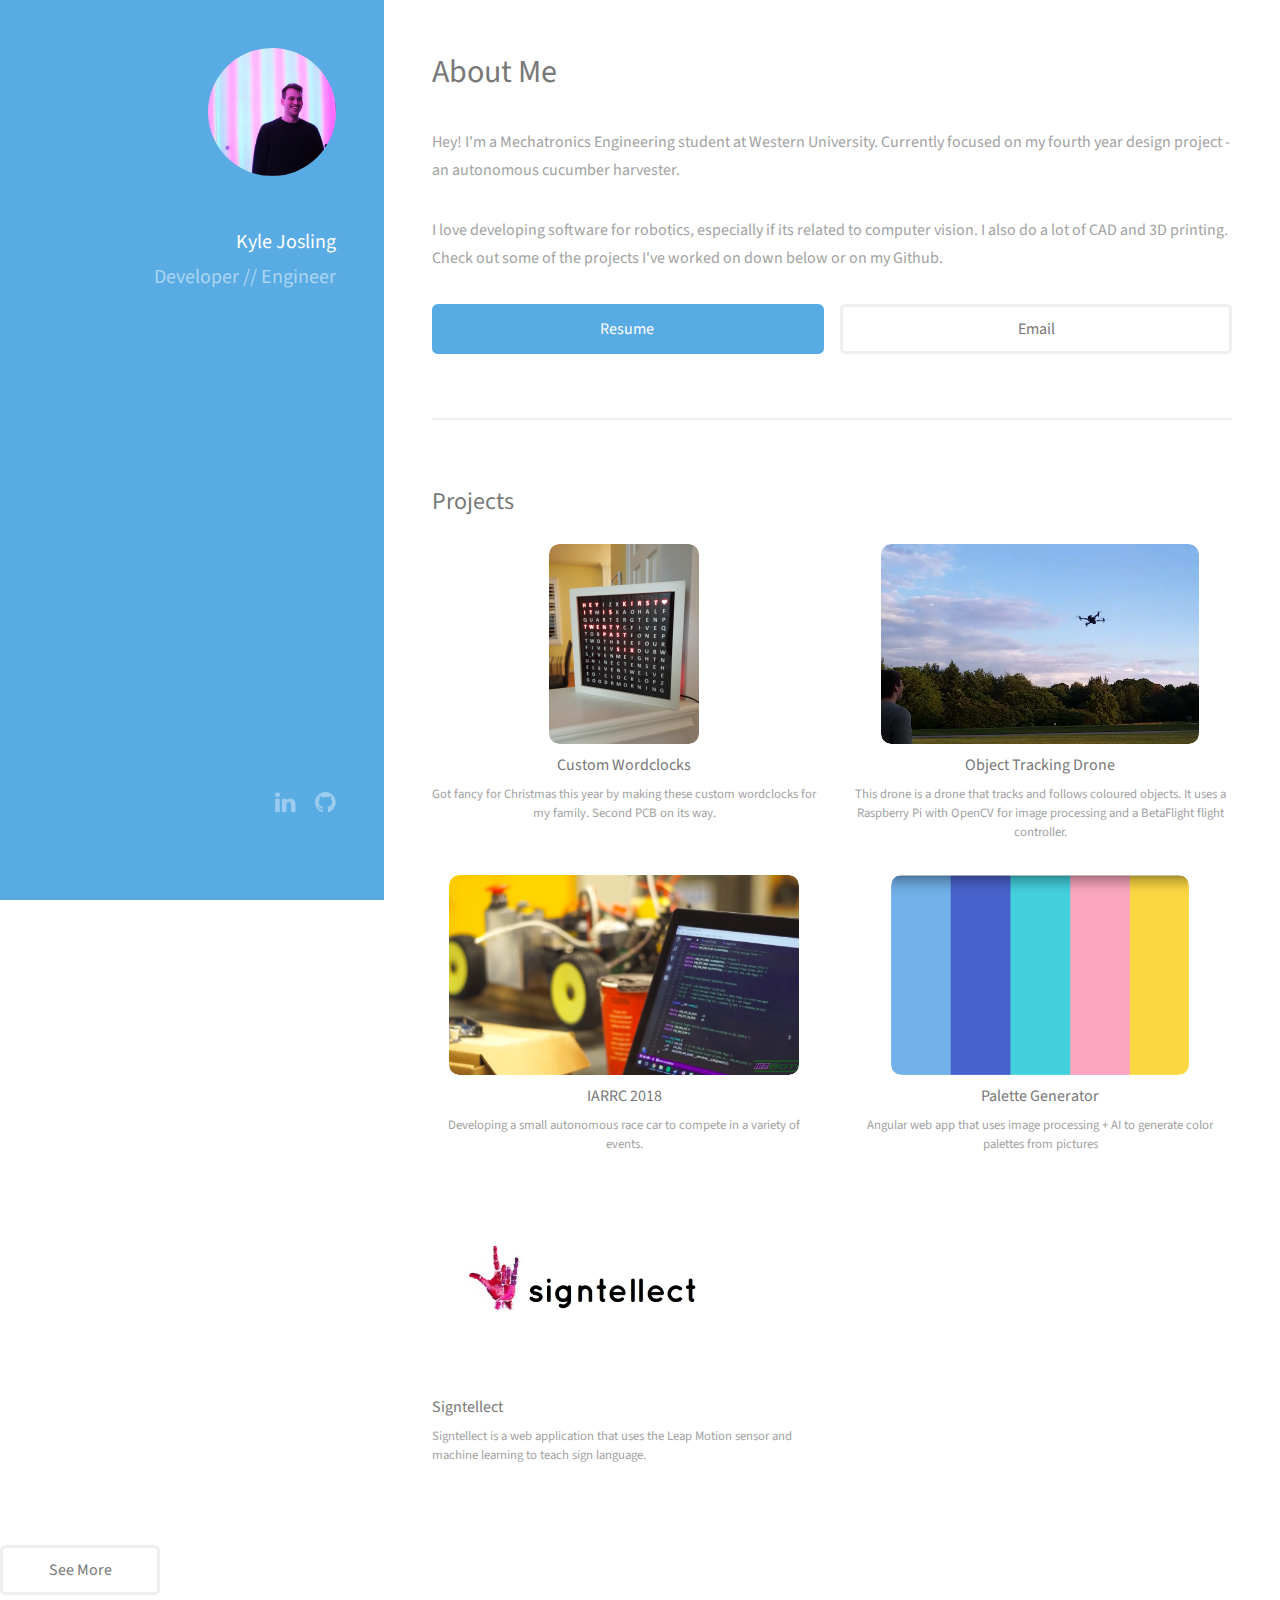
==== commit 248f3d78: "little update" ====
--- a/index.html
+++ b/index.html
@@ -32,7 +32,7 @@
 						<header class="major">
 							<h2>About Me</h2>
 						</header>
-						<p> Hey! I'm a Mechatronics Engineering student at Western University. I'm currently a Computer Engineering Intern at Christie Digital, working in image processing.</p>
+						<p> Hey! I'm a Mechatronics Engineering student at Western University. Currently focused on my fourth year design project - an autonomous cucumber harvester.</p>
 						<p> I love developing software for robotics, especially if its related to computer vision. I also do a lot of CAD and 3D printing. Check out some of the projects I've worked on down below or on my Github.</p>
 						<ul class="actions">
 						</ul>
--- a/assets/css/main.css
+++ b/assets/css/main.css
@@ -2142,10 +2142,6 @@
 			}
 
 			.image.avatar img {
-				// -webkit-transform:rotate(90deg);
-				// -moz-transform:rotate(90deg);
-				// -o-transform:rotate(90deg);
-				// transform: rotate(90deg);
 				border-radius: 100%;
 				width: 100%;
 			}
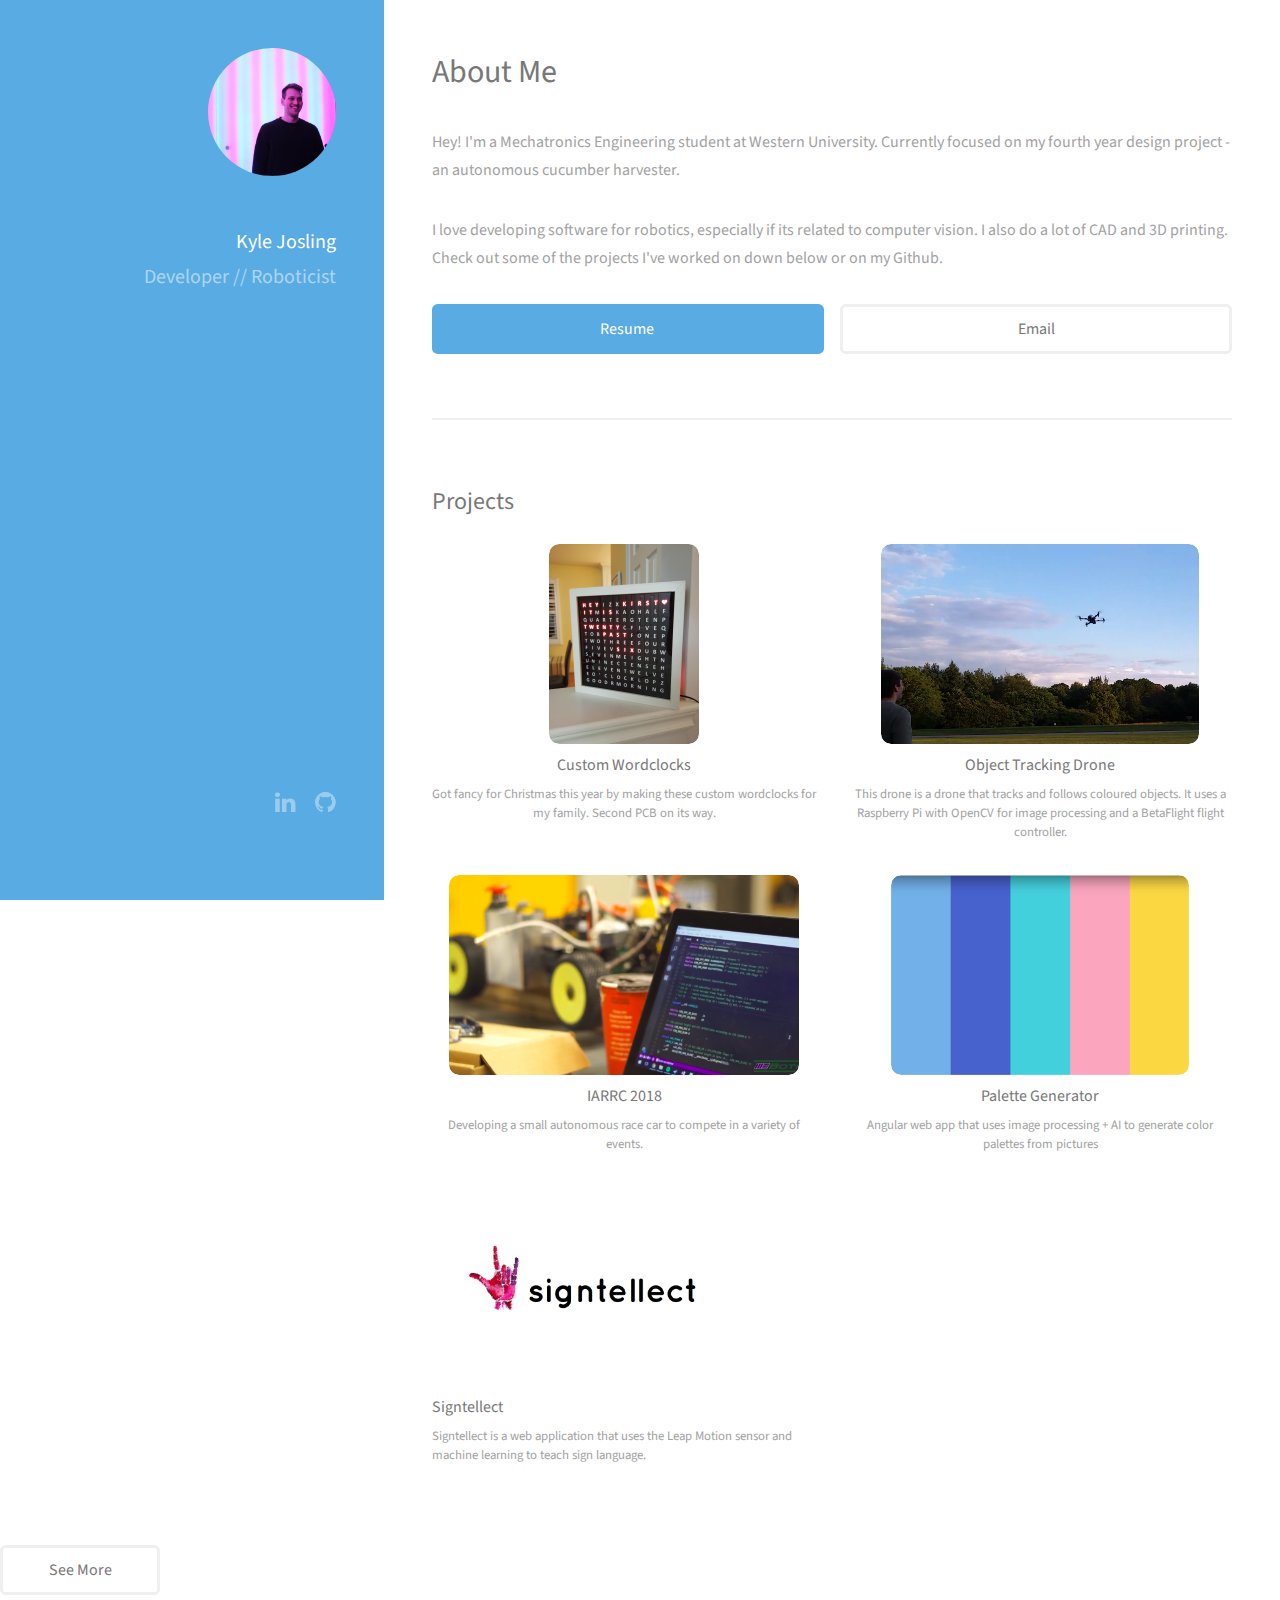
==== commit e7cc5827: "Took out illegal use of word Engineer lol oops" ====
--- a/index.html
+++ b/index.html
@@ -20,7 +20,7 @@
 			</h1>
 			<h1>
 					Developer  //
-					  Engineer
+					  Roboticist
 						<br>
 				</h1>
 			</p>
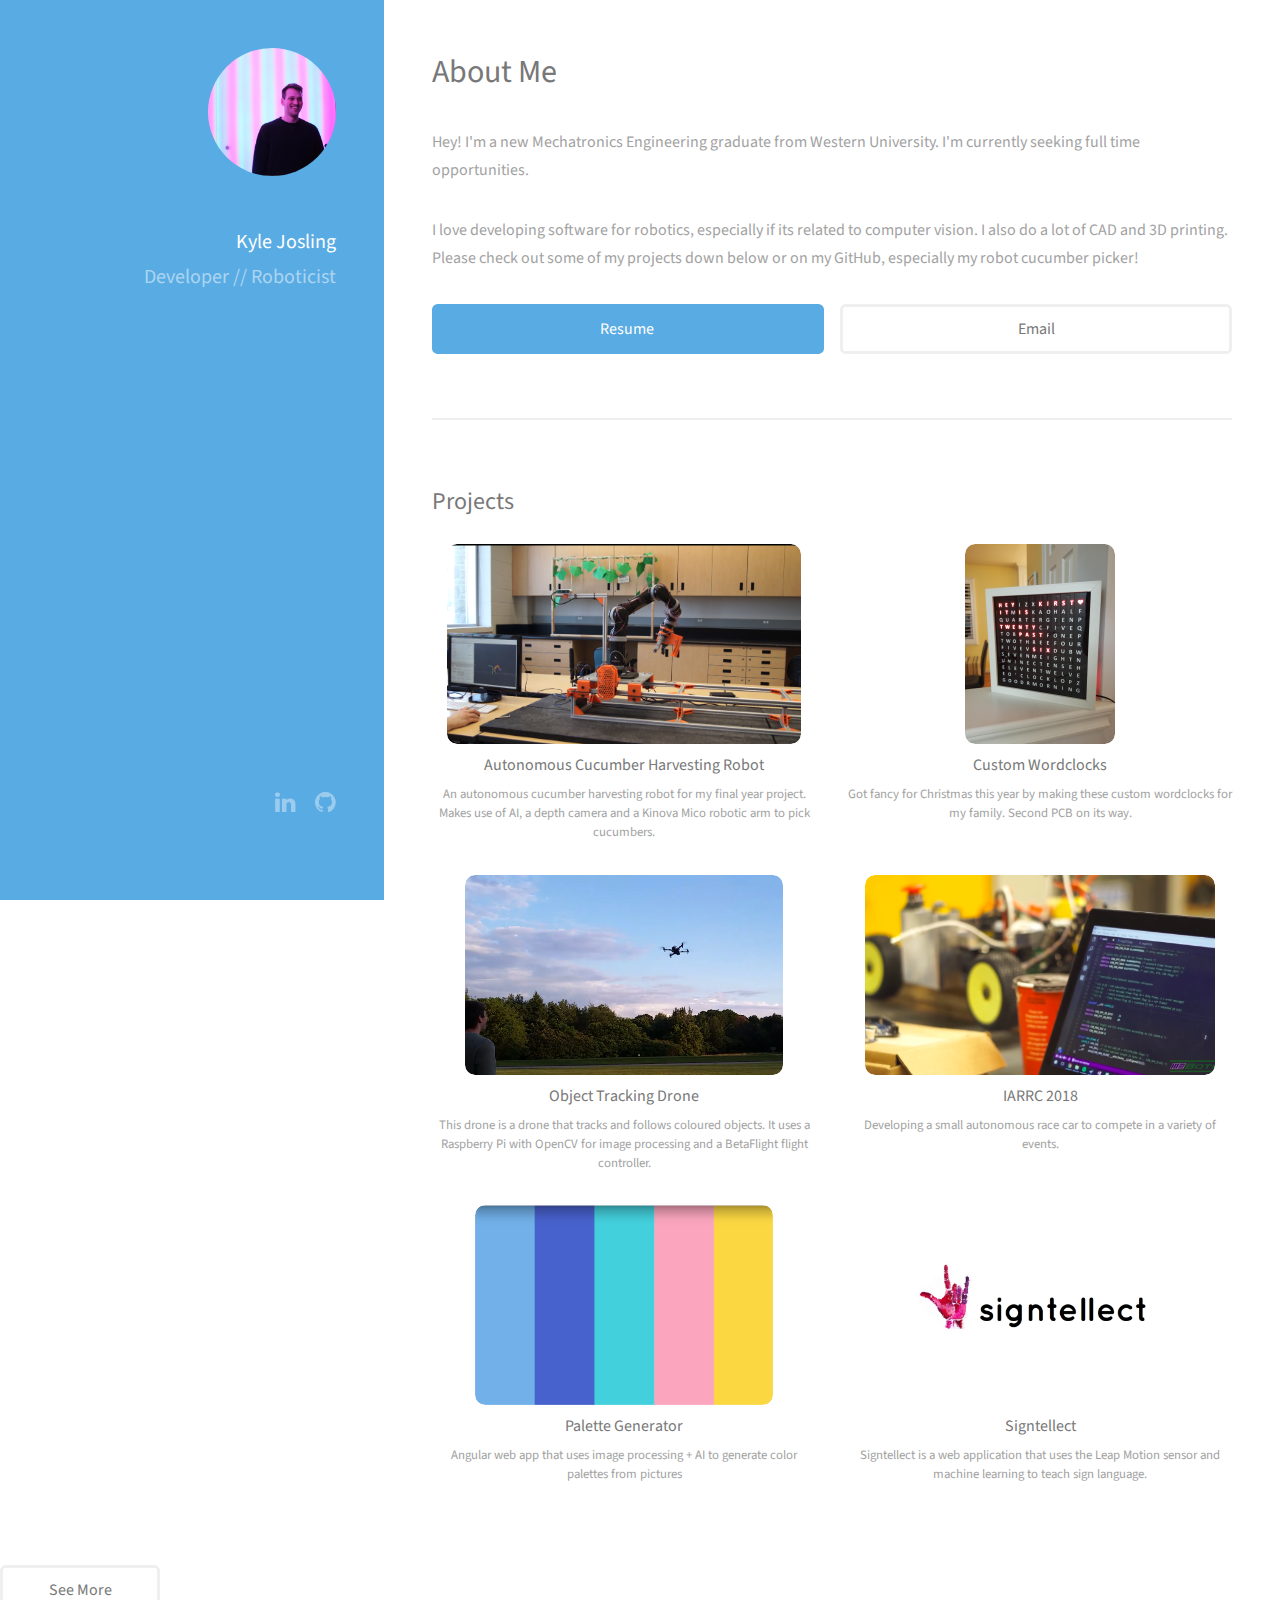
==== commit 092becd3: "Added cukebot" ====
--- a/index.html
+++ b/index.html
@@ -32,8 +32,8 @@
 						<header class="major">
 							<h2>About Me</h2>
 						</header>
-						<p> Hey! I'm a Mechatronics Engineering student at Western University. Currently focused on my fourth year design project - an autonomous cucumber harvester.</p>
-						<p> I love developing software for robotics, especially if its related to computer vision. I also do a lot of CAD and 3D printing. Check out some of the projects I've worked on down below or on my Github.</p>
+						<p> Hey! I'm a new Mechatronics Engineering graduate from Western University. I'm currently seeking full time opportunities.</p>
+						<p> I love developing software for robotics, especially if its related to computer vision. I also do a lot of CAD and 3D printing. Please check out some of my projects down below or on my GitHub, especially my robot cucumber picker!</p>
 						<ul class="actions">
 						</ul>
 					</section>
@@ -49,6 +49,21 @@
 						<div class="row" align="center">
 							<article class="6u 12u$(xsmall) work-item">
 							<div class="img__overlay">
+								<a href="cukebot.html">
+									<img class="projectImg"src="images/CukeBot.png">
+									<div class="after">
+										<div class="content">
+											Autonomous Cucumber Harvester
+										</div>
+									</div>
+								</a>
+							</div>
+								<h3>Autonomous Cucumber Harvesting Robot</h3>
+								<p> An autonomous cucumber harvesting robot for my final year project. Makes use of AI, a depth camera and a Kinova Mico robotic arm to pick cucumbers. </p>
+							</article>
+
+							<article class="6u$ 12u$(xsmall) work-item">
+							<div class="img__overlay">
 								<a href="wordclock.html">
 									<img class="projectImg"src="images/IMG_2128.JPG">
 									<div class="after">
@@ -63,7 +78,11 @@
 							</article>
 
 
-							<article class="6u$ 12u$(xsmall) work-item">
+
+						</div>
+
+						<div class="row" align="center">
+							<article class="6u 12u$(xsmall) work-item">
 							<div class="img__overlay">
 								<a href="drone.html">
 									<img class="projectImg"src="images/flyingdrone2.png">
@@ -78,10 +97,7 @@
 								<p>This drone is a drone that tracks and follows coloured objects. It uses a Raspberry Pi with OpenCV for image processing and a BetaFlight flight controller. </p>
 							</article>
 
-						</div>
-
-						<div class="row" align="center">
-							<article class="6u 12u$(xsmall) work-item">
+							<article class="6u$ 12u$(xsmall) work-item">
 								<div class="img__overlay">
 								<a href="iarrc.html">
 								<img class="projectImg" src="images/projectCAR.png">
@@ -97,6 +113,9 @@
 							</article>
 
 
+						</div>
+
+						<div class="row" align="center">
 							<article class="6u 12u$(xsmall) work-item">
 								<div class="img__overlay">
 								<a href="https://palette-generator-96fb8.firebaseapp.com/">
@@ -112,8 +131,6 @@
 								<p>Angular web app that uses image processing + AI to generate color palettes from pictures</p>
 							</article>
 
-						</div>
-
 
 							<article class="6u$ 12u$(xsmall) work-item">
 							<div class="img__overlay">
@@ -128,6 +145,12 @@
 								<h3>Signtellect</h3>
 								<p> Signtellect is a web application that uses the Leap Motion sensor and machine learning to teach sign language.</p>
 							</article>
+
+						</div>
+
+
+
+
 						</div>
 						<ul class="actions">
 							<li><a href="https://github.com/KyleJosling?tab=repositories" class="button">See More</a></li>
--- a/assets/css/main.css
+++ b/assets/css/main.css
@@ -62,6 +62,20 @@
 .img__overlay .after .content{
 	position:relative;
 	top:85px;
+}
+
+.iframe-container{
+  position: relative;
+  width: 100%;
+  padding-bottom: 56.25%; 
+  height: 0;
+}
+.iframe-container iframe{
+  position: absolute;
+  top:0;
+  left: 0;
+  width: 100%;
+  height: 100%;
 }
 
 	html, body, div, span, applet, object, iframe, h1, h2, h3, h4, h5, h6, p, blockquote, pre, a, abbr, acronym, address, big, cite, code, del, dfn, em, img, ins, kbd, q, s, samp, small, strike, strong, sub, sup, tt, var, b, u, i, center, dl, dt, dd, ol, ul, li, fieldset, form, label, legend, table, caption, tbody, tfoot, thead, tr, th, td, article, aside, canvas, details, embed, figure, figcaption, footer, header, hgroup, menu, nav, output, ruby, section, summary, time, mark, audio, video {
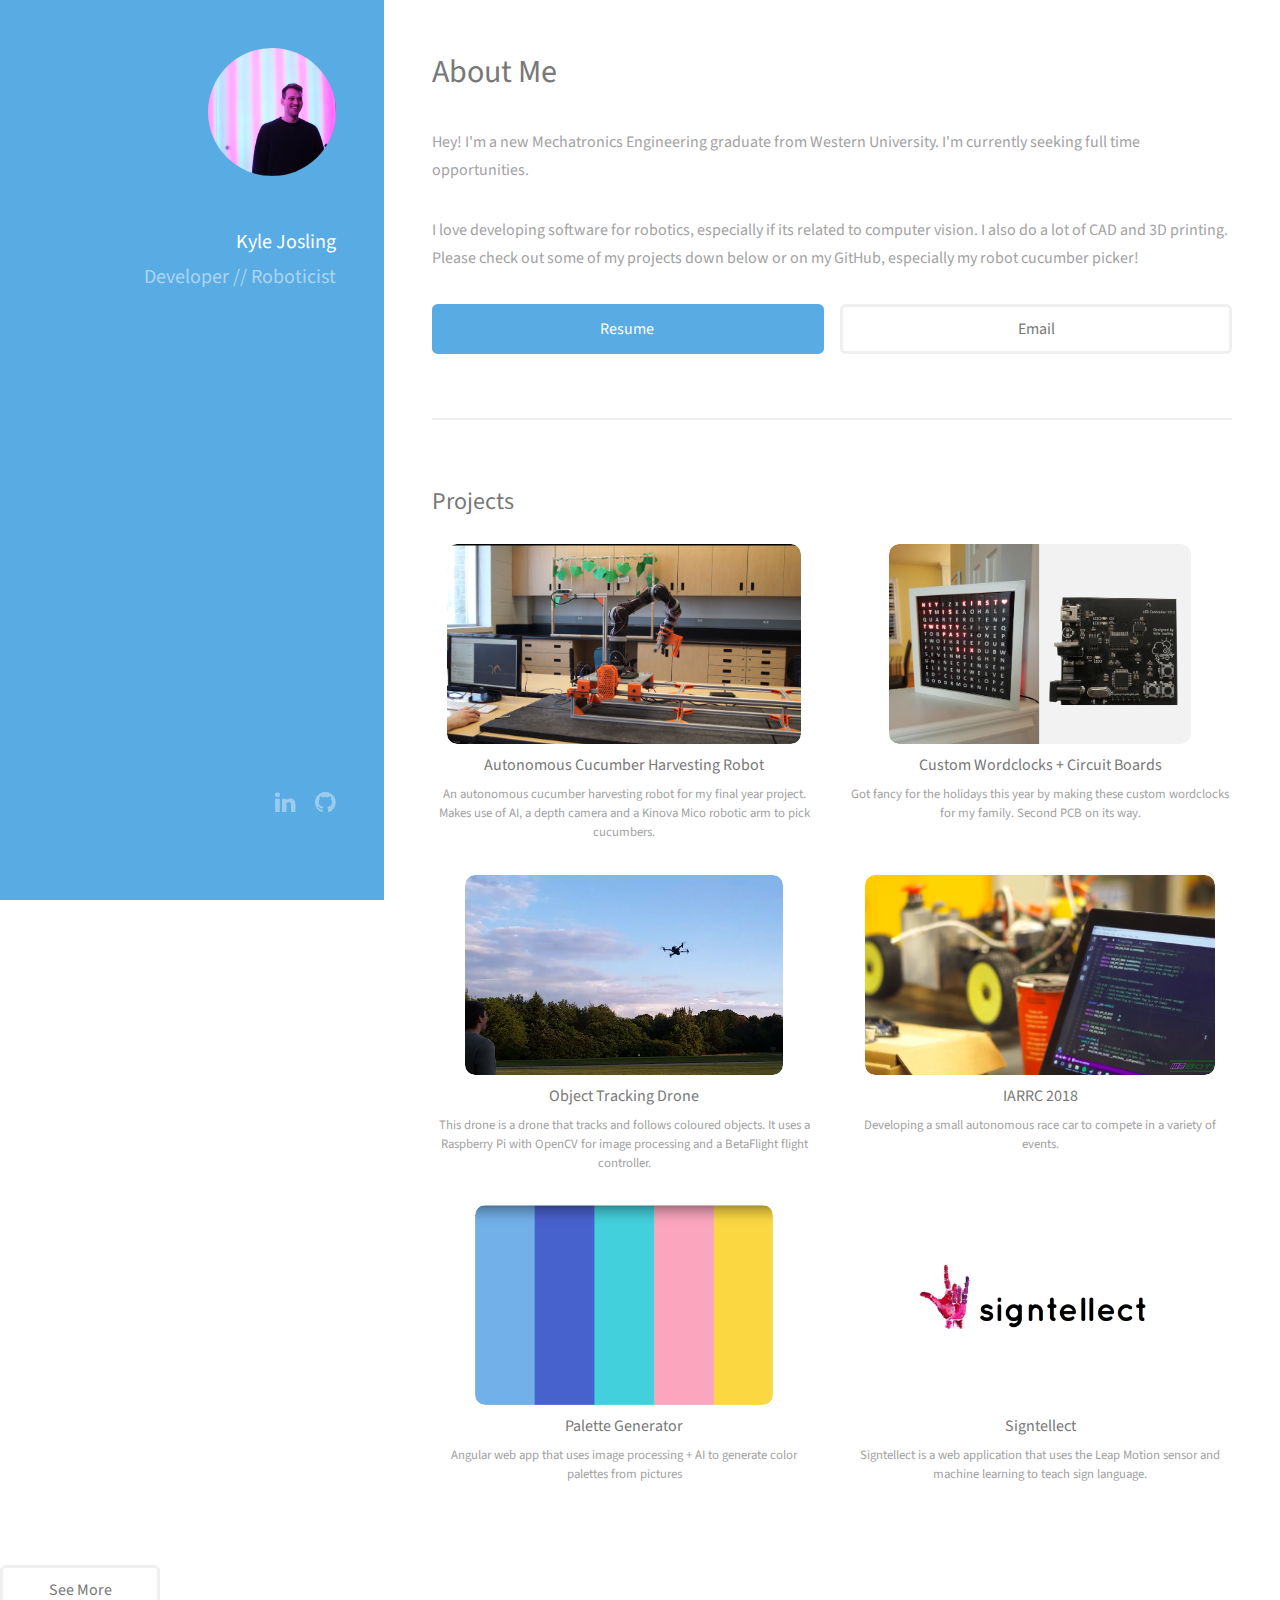
==== commit 810eb49a: "Index updates" ====
--- a/index.html
+++ b/index.html
@@ -65,7 +65,7 @@
 							<article class="6u$ 12u$(xsmall) work-item">
 							<div class="img__overlay">
 								<a href="wordclock.html">
-									<img class="projectImg"src="images/IMG_2128.JPG">
+									<img class="projectImg"src="images/clock.png">
 									<div class="after">
 										<div class="content">
 											Custom Wordclock
@@ -73,8 +73,8 @@
 									</div>
 								</a>
 							</div>
-								<h3>Custom Wordclocks</h3>
-								<p>Got fancy for Christmas this year by making these custom wordclocks for my family. Second PCB on its way.</p>
+								<h3>Custom Wordclocks + Circuit Boards</h3>
+								<p>Got fancy for the holidays this year by making these custom wordclocks for my family. Second PCB on its way.</p>
 							</article>
 
 
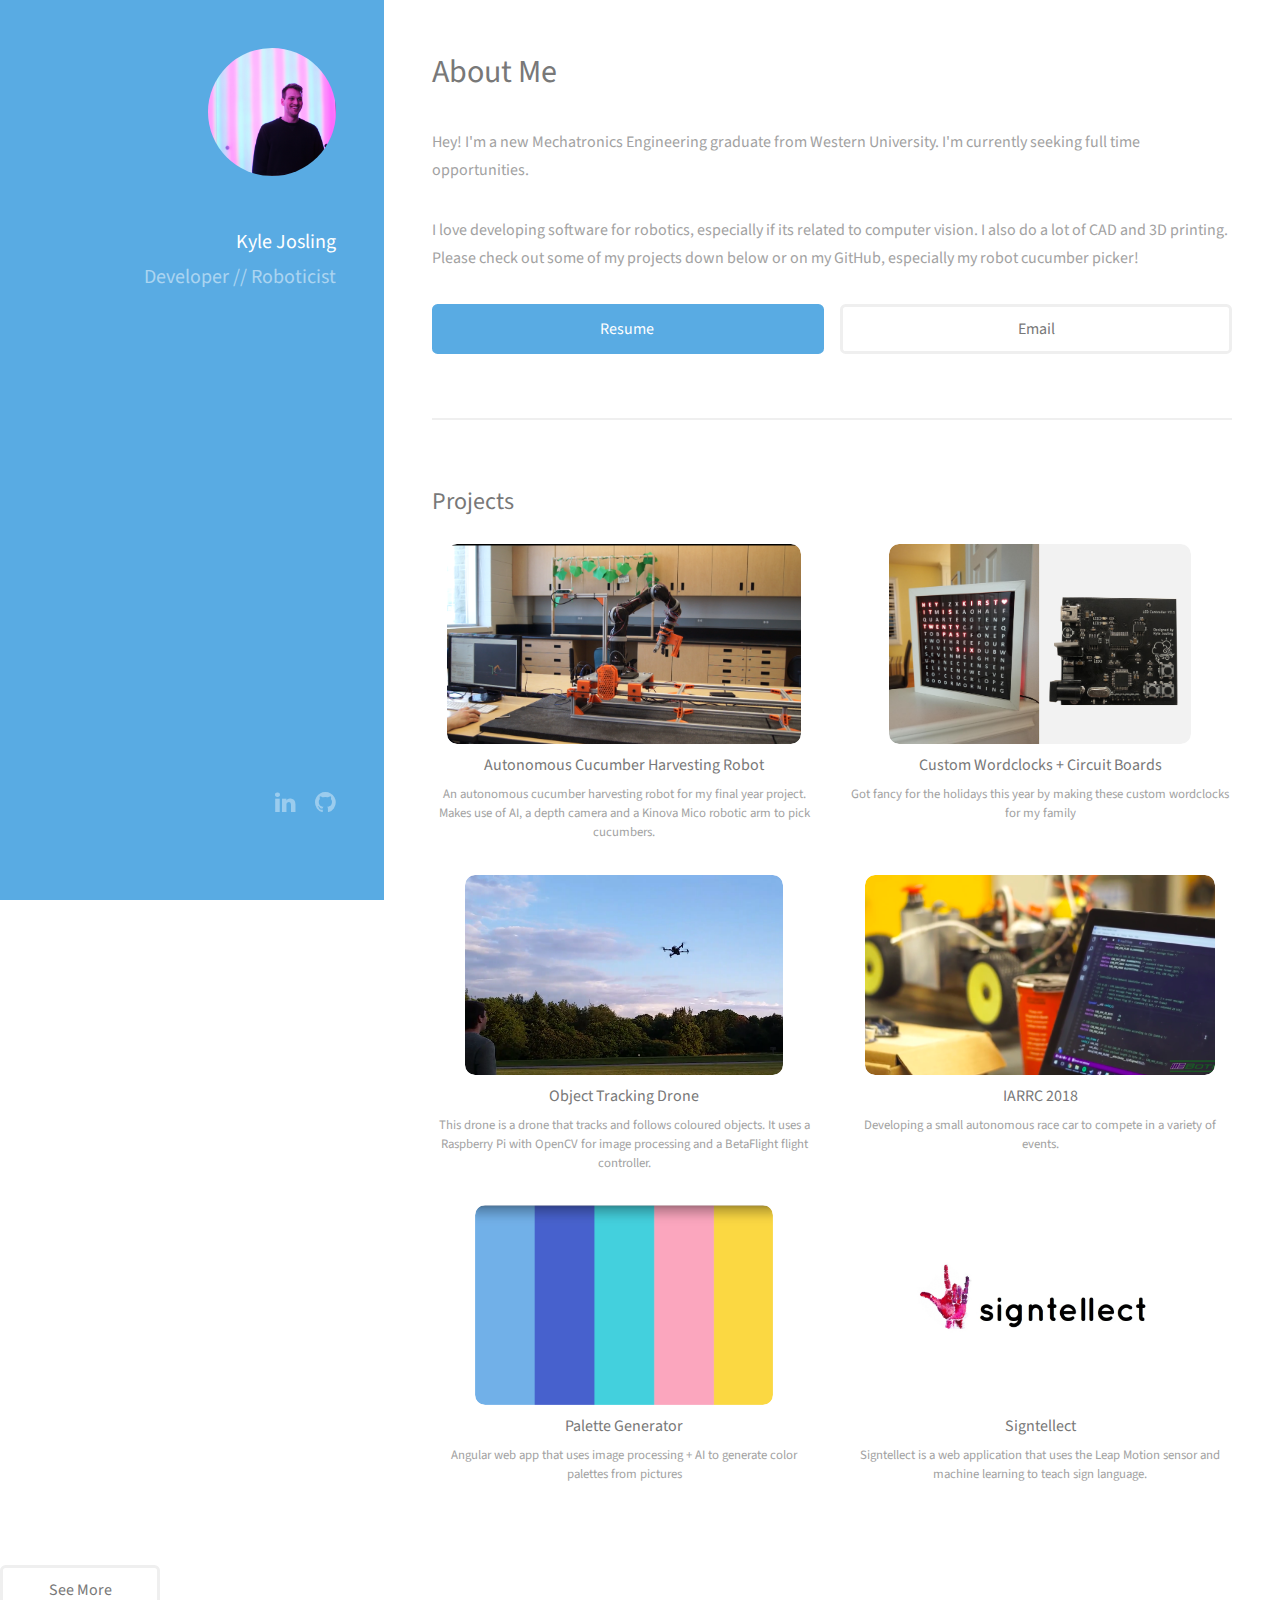
==== commit 7fb5ba04: "oh ya know some more changes" ====
--- a/index.html
+++ b/index.html
@@ -74,7 +74,7 @@
 								</a>
 							</div>
 								<h3>Custom Wordclocks + Circuit Boards</h3>
-								<p>Got fancy for the holidays this year by making these custom wordclocks for my family. Second PCB on its way.</p>
+								<p>Got fancy for the holidays this year by making these custom wordclocks for my family</p>
 							</article>
 
 
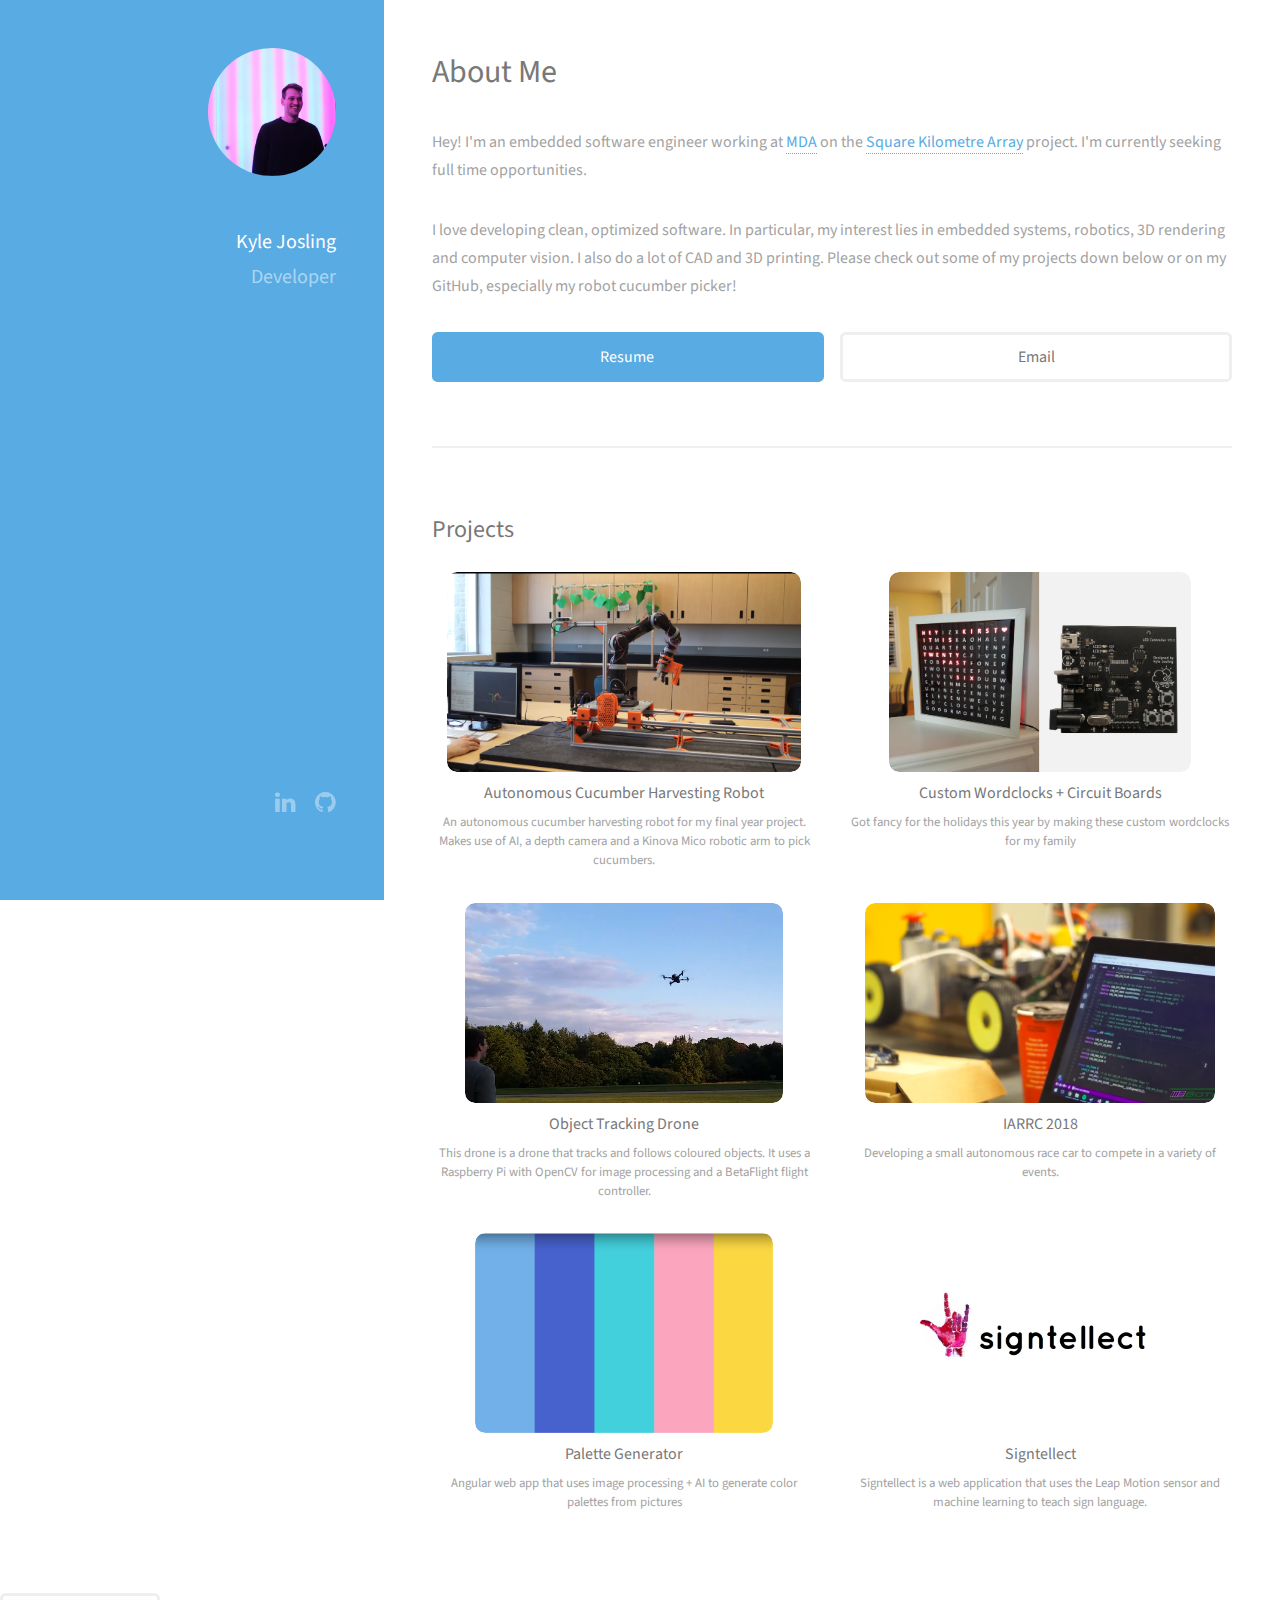
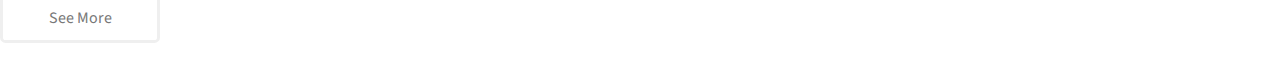
==== commit 4ac98226: "Updated website 2023" ====
--- a/index.html
+++ b/index.html
@@ -19,8 +19,7 @@
 				</strong>
 			</h1>
 			<h1>
-					Developer  //
-					  Roboticist
+					Developer
 						<br>
 				</h1>
 			</p>
@@ -32,8 +31,8 @@
 						<header class="major">
 							<h2>About Me</h2>
 						</header>
-						<p> Hey! I'm a new Mechatronics Engineering graduate from Western University. I'm currently seeking full time opportunities.</p>
-						<p> I love developing software for robotics, especially if its related to computer vision. I also do a lot of CAD and 3D printing. Please check out some of my projects down below or on my GitHub, especially my robot cucumber picker!</p>
+                        <p> Hey! I'm an embedded software engineer working at <a href="https://mda.space">MDA</a> on the <a href="https://skao.int">Square Kilometre Array</a> project. I'm currently seeking full time opportunities.</p>
+						<p> I love developing clean, optimized software. In particular, my interest lies in embedded systems, robotics, 3D rendering and computer vision. I also do a lot of CAD and 3D printing. Please check out some of my projects down below or on my GitHub, especially my robot cucumber picker!</p>
 						<ul class="actions">
 						</ul>
 					</section>
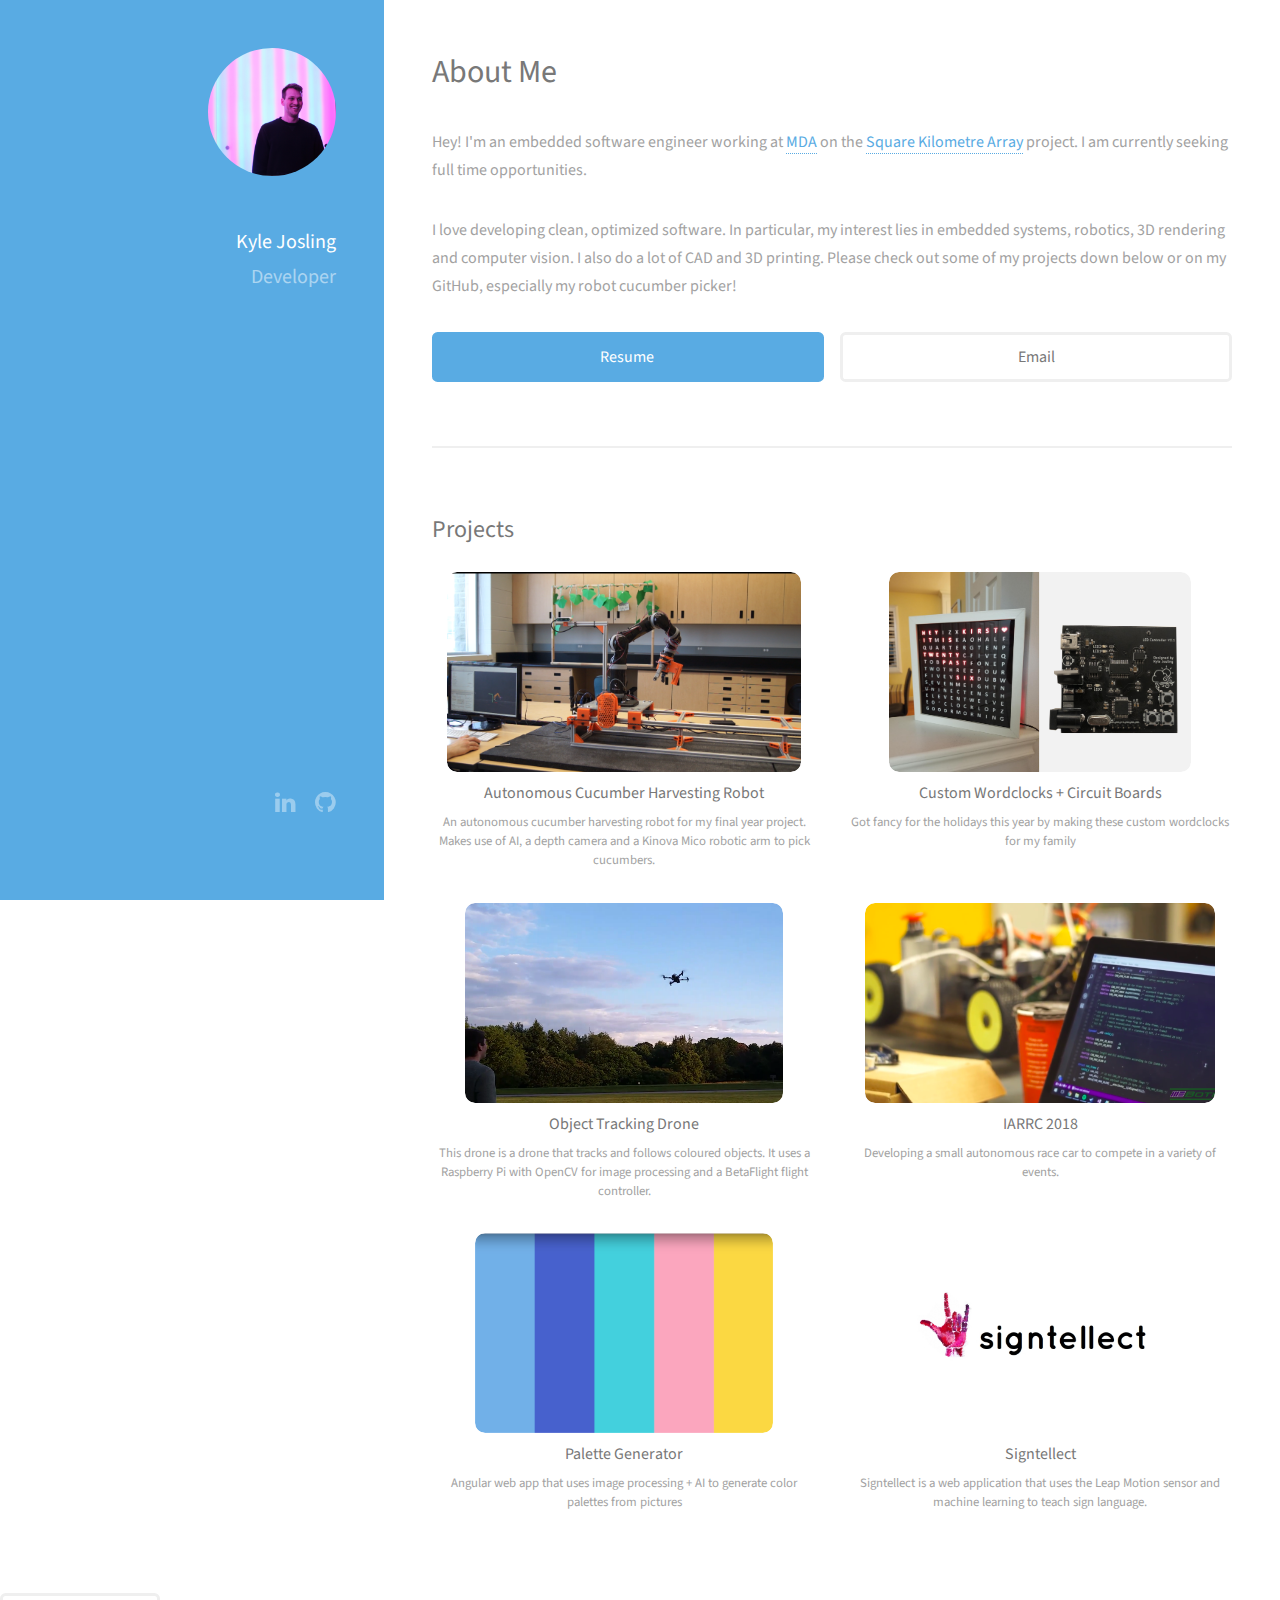
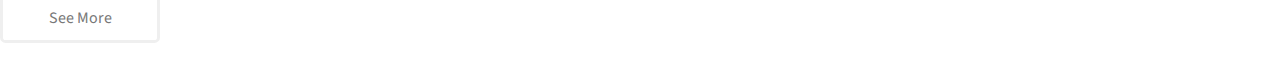
==== commit df4cae9a: "Another update" ====
--- a/index.html
+++ b/index.html
@@ -31,7 +31,7 @@
 						<header class="major">
 							<h2>About Me</h2>
 						</header>
-                        <p> Hey! I'm an embedded software engineer working at <a href="https://mda.space">MDA</a> on the <a href="https://skao.int">Square Kilometre Array</a> project. I'm currently seeking full time opportunities.</p>
+                        <p> Hey! I'm an embedded software engineer working at <a href="https://mda.space">MDA</a> on the <a href="https://skao.int">Square Kilometre Array</a> project. I am currently seeking full time opportunities.</p>
 						<p> I love developing clean, optimized software. In particular, my interest lies in embedded systems, robotics, 3D rendering and computer vision. I also do a lot of CAD and 3D printing. Please check out some of my projects down below or on my GitHub, especially my robot cucumber picker!</p>
 						<ul class="actions">
 						</ul>
